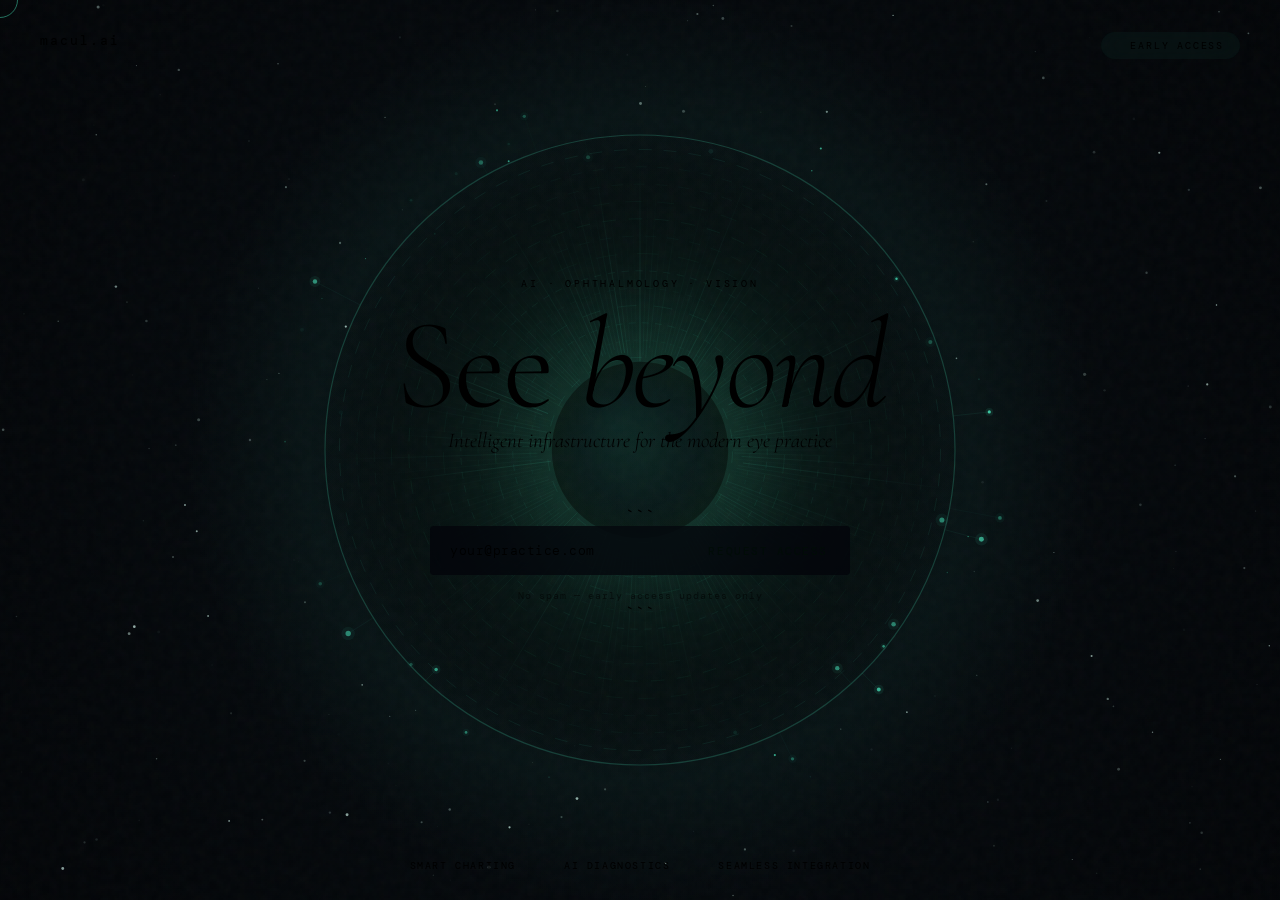
==== index.html @ 71079981 "Create index.html" ====
<!DOCTYPE html>

<html lang="en">
<head>
  <meta charset="UTF-8" />
  <meta name="viewport" content="width=device-width, initial-scale=1.0" />
  <title>Macul.ai — Early Access</title>
  <link rel="preconnect" href="https://fonts.googleapis.com" />
  <link rel="preconnect" href="https://fonts.gstatic.com" crossorigin />
  <link href="https://fonts.googleapis.com/css2?family=Cormorant+Garamond:ital,wght@0,200;0,300;1,200;1,300&family=DM+Mono:wght@300;400&display=swap" rel="stylesheet" />
  <style>
    *, *::before, *::after { box-sizing: border-box; margin: 0; padding: 0; }

```
:root {
  --bg: #03040a;
  --accent: #4af0c4;
  --accent2: #1de9b6;
  --glow: rgba(74, 240, 196, 0.15);
  --text: #ddeee8;
  --muted: rgba(200,230,220,0.4);
  --border: rgba(74,240,196,0.12);
}

html, body {
  width: 100%; height: 100%;
  overflow: hidden;
  background: var(--bg);
  color: var(--text);
  font-family: 'DM Mono', monospace;
  cursor: none;
  user-select: none;
}

#canvas {
  position: fixed;
  inset: 0;
  z-index: 0;
}

#grain {
  position: fixed;
  inset: -200%;
  width: 400%; height: 400%;
  background-image: url("data:image/svg+xml,%3Csvg viewBox='0 0 512 512' xmlns='http://www.w3.org/2000/svg'%3E%3Cfilter id='n'%3E%3CfeTurbulence type='fractalNoise' baseFrequency='0.75' numOctaves='4' stitchTiles='stitch'/%3E%3C/filter%3E%3Crect width='100%25' height='100%25' filter='url(%23n)' opacity='1'/%3E%3C/svg%3E");
  opacity: 0.03;
  pointer-events: none;
  z-index: 2;
  animation: grainShift 0.12s steps(1) infinite;
}
@keyframes grainShift {
  0%  { transform: translate(0,0); }
  20% { transform: translate(-2%,-3%); }
  40% { transform: translate(3%,1%); }
  60% { transform: translate(-1%,4%); }
  80% { transform: translate(4%,-2%); }
  100%{ transform: translate(-3%,2%); }
}

/* Cursor */
#cur-dot {
  position: fixed;
  width: 6px; height: 6px;
  background: var(--accent);
  border-radius: 50%;
  pointer-events: none;
  z-index: 1000;
  transform: translate(-50%,-50%);
  box-shadow: 0 0 10px var(--accent), 0 0 30px rgba(74,240,196,0.4);
}
#cur-ring {
  position: fixed;
  width: 36px; height: 36px;
  border: 1px solid rgba(74,240,196,0.45);
  border-radius: 50%;
  pointer-events: none;
  z-index: 999;
  transform: translate(-50%,-50%);
  transition: width .22s, height .22s, border-color .22s;
}

/* UI layer */
#ui {
  position: fixed;
  inset: 0;
  z-index: 10;
  display: flex;
  flex-direction: column;
  align-items: center;
  justify-content: center;
  padding: 40px 24px;
}

.logo {
  position: fixed;
  top: 32px; left: 40px;
  font-size: 13px;
  letter-spacing: 0.15em;
  color: var(--text);
  opacity: 0;
  animation: fadeIn 1s ease 1.2s forwards;
}
.logo span { color: var(--accent); }

.pill {
  position: fixed;
  top: 32px; right: 40px;
  font-size: 10px;
  letter-spacing: 0.18em;
  text-transform: uppercase;
  color: var(--accent);
  border: 1px solid var(--border);
  padding: 7px 16px;
  border-radius: 100px;
  opacity: 0;
  animation: fadeIn 1s ease 1.2s forwards;
  display: flex;
  align-items: center;
  gap: 8px;
  backdrop-filter: blur(12px);
  background: rgba(74,240,196,0.04);
}
.pill-dot {
  width: 5px; height: 5px;
  border-radius: 50%;
  background: var(--accent);
  animation: blink 2s ease-in-out infinite;
}
@keyframes blink {
  0%,100% { opacity: 1; box-shadow: 0 0 6px var(--accent); }
  50% { opacity: 0.2; box-shadow: none; }
}

.center {
  display: flex;
  flex-direction: column;
  align-items: center;
  text-align: center;
  max-width: 600px;
}

.eyebrow {
  font-size: 10px;
  letter-spacing: 0.28em;
  text-transform: uppercase;
  color: var(--accent);
  opacity: 0;
  animation: fadeUp 0.9s ease 0.9s forwards;
  margin-bottom: 20px;
}

h1 {
  font-family: 'Cormorant Garamond', serif;
  font-size: clamp(62px, 12vw, 128px);
  font-weight: 200;
  line-height: 0.88;
  letter-spacing: -0.02em;
  opacity: 0;
  animation: fadeUp 1s ease 1s forwards;
  margin-bottom: 6px;
}
h1 em {
  font-style: italic;
  color: var(--accent);
}

.tagline {
  font-family: 'Cormorant Garamond', serif;
  font-size: clamp(15px, 2.2vw, 21px);
  font-weight: 200;
  font-style: italic;
  color: var(--muted);
  opacity: 0;
  animation: fadeUp 1s ease 1.15s forwards;
  margin-bottom: 52px;
}

.form-wrap {
  width: 100%;
  max-width: 420px;
  opacity: 0;
  animation: fadeUp 1s ease 1.3s forwards;
}

.input-group {
  display: flex;
  border: 1px solid var(--border);
  border-radius: 4px;
  overflow: hidden;
  background: rgba(3,4,10,0.72);
  backdrop-filter: blur(24px);
  transition: border-color 0.3s, box-shadow 0.3s;
}
.input-group:focus-within {
  border-color: rgba(74,240,196,0.38);
  box-shadow: 0 0 48px rgba(74,240,196,0.07), 0 0 0 1px rgba(74,240,196,0.06);
}

.input-group input {
  flex: 1;
  background: transparent;
  border: none;
  outline: none;
  color: var(--text);
  font-family: 'DM Mono', monospace;
  font-size: 13px;
  font-weight: 300;
  padding: 16px 20px;
  letter-spacing: 0.04em;
  min-width: 0;
}
.input-group input::placeholder { color: var(--muted); }

.input-group button {
  background: var(--accent);
  border: none;
  color: #020d08;
  font-family: 'DM Mono', monospace;
  font-size: 11px;
  font-weight: 400;
  letter-spacing: 0.14em;
  text-transform: uppercase;
  padding: 0 22px;
  cursor: none;
  transition: background 0.2s, box-shadow 0.2s;
  white-space: nowrap;
  flex-shrink: 0;
}
.input-group button:hover {
  background: #72f7d8;
  box-shadow: 0 0 28px rgba(74,240,196,0.4);
}

.form-note {
  font-size: 10px;
  letter-spacing: 0.1em;
  color: var(--muted);
  text-align: center;
  margin-top: 14px;
  opacity: 0.55;
}

/* Success */
.success {
  display: none;
  flex-direction: column;
  align-items: center;
  gap: 10px;
  padding: 30px 36px;
  border: 1px solid var(--border);
  border-radius: 4px;
  background: rgba(74,240,196,0.03);
  backdrop-filter: blur(20px);
  animation: fadeUp 0.6s ease forwards;
}
.success.show { display: flex; }
.success-icon { font-size: 20px; color: var(--accent); margin-bottom: 4px; }
.success h3 {
  font-family: 'Cormorant Garamond', serif;
  font-size: 22px;
  font-weight: 300;
}
.success p {
  font-size: 11px;
  color: var(--muted);
  letter-spacing: 0.07em;
  text-align: center;
  line-height: 1.75;
}

.bottom-bar {
  position: fixed;
  bottom: 28px;
  left: 0; right: 0;
  display: flex;
  justify-content: center;
  gap: 48px;
  font-size: 10px;
  letter-spacing: 0.16em;
  text-transform: uppercase;
  color: var(--muted);
  opacity: 0;
  animation: fadeIn 1s ease 1.9s forwards;
}

@keyframes fadeUp {
  from { opacity: 0; transform: translateY(20px); }
  to   { opacity: 1; transform: translateY(0); }
}
@keyframes fadeIn {
  from { opacity: 0; }
  to   { opacity: 1; }
}

@media (max-width: 600px) {
  .logo { top: 20px; left: 20px; font-size: 12px; }
  .pill { top: 20px; right: 20px; font-size: 9px; padding: 6px 12px; }
  .bottom-bar { gap: 20px; font-size: 9px; bottom: 16px; flex-wrap: wrap; padding: 0 16px; justify-content: center; }
  .input-group button { padding: 0 14px; }
}
```

  </style>
</head>
<body>

<canvas id="canvas"></canvas>

<div id="grain"></div>
<div id="cur-dot"></div>
<div id="cur-ring"></div>

<div id="ui">
  <div class="logo">macul<span>.ai</span></div>
  <div class="pill"><div class="pill-dot"></div>Early Access</div>

  <div class="center">
    <div class="eyebrow">AI · Ophthalmology · Vision</div>
    <h1>See <em>beyond</em></h1>
    <p class="tagline">Intelligent infrastructure for the modern eye practice</p>

```
<div class="form-wrap" id="formWrap">
  <div class="input-group">
    <input type="email" id="emailInput" placeholder="your@practice.com" autocomplete="email" />
    <button onclick="handleSubmit()">Request Access</button>
  </div>
  <p class="form-note">No spam — early access updates only</p>
</div>

<div class="success" id="successBox">
  <div class="success-icon">◎</div>
  <h3>You're on the list</h3>
  <p>We'll reach out when early access opens.<br>Thank you for your interest in Macul.ai.</p>
</div>
```

  </div>

  <div class="bottom-bar">
    <span>Smart Charting</span>
    <span>AI Diagnostics</span>
    <span>Seamless Integration</span>
  </div>
</div>

<script>
const canvas = document.getElementById('canvas');
const ctx = canvas.getContext('2d');
let W, H, cx, cy, mouseX, mouseY, frame = 0;

// State
let irisRadius, pupilRadius;
let irisLines = [], irisRings = [], stars = [], orbiters = [];
const trail = [];
const MAX_TRAIL = 32;

function resize() {
  W = canvas.width = window.innerWidth;
  H = canvas.height = window.innerHeight;
  cx = W / 2; cy = H / 2;
  if (!mouseX) { mouseX = cx; mouseY = cy; }
  buildScene();
}

function buildScene() {
  irisRadius = Math.min(W, H) * 0.35;
  pupilRadius = irisRadius * 0.28;

  // Stars
  stars = [];
  for (let i = 0; i < 280; i++) {
    stars.push({
      x: Math.random(), y: Math.random(),
      r: 0.3 + Math.random() * 1.3,
      baseOp: 0.1 + Math.random() * 0.65,
      phase: Math.random() * Math.PI * 2,
      speed: 0.005 + Math.random() * 0.018,
      dx: (Math.random() - 0.5) * 0.00007,
      dy: (Math.random() - 0.5) * 0.00007,
    });
  }

  // Iris fiber lines
  irisLines = [];
  for (let i = 0; i < 200; i++) {
    const angle = (i / 200) * Math.PI * 2;
    irisLines.push({
      angle,
      startR: pupilRadius + Math.random() * irisRadius * 0.05,
      len: (irisRadius - pupilRadius) * (0.5 + Math.random() * 0.48),
      op: 0.04 + Math.random() * 0.09,
      width: 0.3 + Math.random() * 0.6,
      phase: Math.random() * Math.PI * 2,
    });
  }

  // Iris rings
  irisRings = [];
  for (let r = pupilRadius * 1.05; r < irisRadius * 0.97; r += irisRadius * 0.055) {
    irisRings.push({
      r,
      op: 0.05 + Math.random() * 0.09,
      dashes: Math.floor(24 + Math.random() * 64),
      phase: Math.random() * Math.PI * 2,
      rotSpeed: (Math.random() - 0.5) * 0.0005,
    });
  }

  // Orbiters
  orbiters = [];
  for (let i = 0; i < 42; i++) {
    orbiters.push({
      angle: Math.random() * Math.PI * 2,
      orbitMult: 0.93 + Math.random() * 0.25,
      speed: (0.0003 + Math.random() * 0.0009) * (Math.random() > 0.5 ? 1 : -1),
      size: 0.5 + Math.random() * 2.2,
      op: 0.2 + Math.random() * 0.65,
      pulse: Math.random() * Math.PI * 2,
      pulseSpeed: 0.018 + Math.random() * 0.04,
    });
  }
}

function draw() {
  frame++;
  ctx.clearRect(0, 0, W, H);

  // Deep space bg
  const bg = ctx.createRadialGradient(cx, cy, 0, cx, cy, Math.max(W, H) * 0.85);
  bg.addColorStop(0, '#060d11');
  bg.addColorStop(0.55, '#030609');
  bg.addColorStop(1, '#010204');
  ctx.fillStyle = bg;
  ctx.fillRect(0, 0, W, H);

  // Stars (skip inside iris)
  stars.forEach(s => {
    s.x += s.dx; s.y += s.dy;
    if (s.x < 0) s.x = 1; if (s.x > 1) s.x = 0;
    if (s.y < 0) s.y = 1; if (s.y > 1) s.y = 0;
    s.phase += s.speed;
    const sx = s.x * W, sy = s.y * H;
    const dx = sx - cx, dy = sy - cy;
    if (dx*dx + dy*dy < irisRadius * irisRadius * 0.88) return;
    const op = s.baseOp * (0.45 + 0.55 * Math.sin(s.phase));
    ctx.beginPath();
    ctx.arc(sx, sy, s.r, 0, Math.PI * 2);
    ctx.fillStyle = `rgba(210,245,235,${op})`;
    ctx.fill();
  });

  // Outer iris glow
  const og = ctx.createRadialGradient(cx, cy, irisRadius * 0.65, cx, cy, irisRadius * 1.45);
  og.addColorStop(0, 'rgba(74,240,196,0)');
  og.addColorStop(0.5, 'rgba(74,240,196,0.045)');
  og.addColorStop(1, 'rgba(74,240,196,0)');
  ctx.beginPath();
  ctx.arc(cx, cy, irisRadius * 1.45, 0, Math.PI * 2);
  ctx.fillStyle = og;
  ctx.fill();

  // Iris base fill (clipped)
  ctx.save();
  ctx.beginPath();
  ctx.arc(cx, cy, irisRadius, 0, Math.PI * 2);
  ctx.clip();
  const ig = ctx.createRadialGradient(cx, cy, pupilRadius, cx, cy, irisRadius);
  ig.addColorStop(0,   'rgba(18,55,42,0.6)');
  ig.addColorStop(0.35,'rgba(10,38,28,0.45)');
  ig.addColorStop(0.72,'rgba(5,18,13,0.3)');
  ig.addColorStop(1,   'rgba(2,7,5,0.08)');
  ctx.fillStyle = ig;
  ctx.fillRect(cx - irisRadius, cy - irisRadius, irisRadius * 2, irisRadius * 2);
  ctx.restore();

  // Iris rings
  irisRings.forEach(ring => {
    ring.phase += ring.rotSpeed;
    const seg = (Math.PI * 2) / ring.dashes;
    for (let d = 0; d < ring.dashes; d++) {
      const a0 = ring.phase + d * seg;
      const a1 = a0 + seg * 0.52;
      ctx.beginPath();
      ctx.arc(cx, cy, ring.r, a0, a1);
      ctx.strokeStyle = `rgba(74,240,196,${ring.op})`;
      ctx.lineWidth = 0.55;
      ctx.stroke();
    }
  });

  // Iris fiber lines
  irisLines.forEach(ln => {
    ln.phase += 0.0025;
    const op = ln.op * (0.65 + 0.35 * Math.sin(ln.phase));
    const x0 = cx + Math.cos(ln.angle) * ln.startR;
    const y0 = cy + Math.sin(ln.angle) * ln.startR;
    const x1 = cx + Math.cos(ln.angle) * (ln.startR + ln.len);
    const y1 = cy + Math.sin(ln.angle) * (ln.startR + ln.len);
    const g = ctx.createLinearGradient(x0, y0, x1, y1);
    g.addColorStop(0, `rgba(74,240,196,${op * 1.3})`);
    g.addColorStop(1, `rgba(74,240,196,0)`);
    ctx.beginPath();
    ctx.moveTo(x0, y0);
    ctx.lineTo(x1, y1);
    ctx.strokeStyle = g;
    ctx.lineWidth = ln.width;
    ctx.stroke();
  });

  // Limbal ring
  ctx.beginPath();
  ctx.arc(cx, cy, irisRadius, 0, Math.PI * 2);
  ctx.strokeStyle = 'rgba(74,240,196,0.2)';
  ctx.lineWidth = 1.2;
  ctx.stroke();

  // Pupil
  const pg = ctx.createRadialGradient(cx, cy, 0, cx, cy, pupilRadius);
  pg.addColorStop(0, 'rgba(1,2,5,1)');
  pg.addColorStop(0.65, 'rgba(2,5,9,0.98)');
  pg.addColorStop(1, 'rgba(5,14,11,0.92)');
  ctx.beginPath();
  ctx.arc(cx, cy, pupilRadius, 0, Math.PI * 2);
  ctx.fillStyle = pg;
  ctx.fill();

  // Pupil shimmer
  const ps = ctx.createRadialGradient(
    cx - pupilRadius * 0.28, cy - pupilRadius * 0.28, 0,
    cx, cy, pupilRadius
  );
  ps.addColorStop(0, 'rgba(74,240,196,0.07)');
  ps.addColorStop(1, 'rgba(74,240,196,0)');
  ctx.beginPath();
  ctx.arc(cx, cy, pupilRadius, 0, Math.PI * 2);
  ctx.fillStyle = ps;
  ctx.fill();

  // Orbiters
  orbiters.forEach(p => {
    p.angle += p.speed;
    p.pulse += p.pulseSpeed;
    const r = irisRadius * p.orbitMult;
    const px = cx + Math.cos(p.angle) * r;
    const py = cy + Math.sin(p.angle) * r;
    const op = p.op * (0.55 + 0.45 * Math.sin(p.pulse));

    if (p.size > 1.4) {
      const ex = cx + Math.cos(p.angle) * irisRadius;
      const ey = cy + Math.sin(p.angle) * irisRadius;
      ctx.beginPath();
      ctx.moveTo(px, py);
      ctx.lineTo(ex, ey);
      ctx.strokeStyle = `rgba(74,240,196,${op * 0.22})`;
      ctx.lineWidth = 0.4;
      ctx.stroke();
    }

    ctx.beginPath();
    ctx.arc(px, py, p.size, 0, Math.PI * 2);
    ctx.fillStyle = `rgba(74,240,196,${op})`;
    ctx.fill();
    if (p.size > 1.2) {
      ctx.beginPath();
      ctx.arc(px, py, p.size * 2.5, 0, Math.PI * 2);
      ctx.fillStyle = `rgba(74,240,196,${op * 0.12})`;
      ctx.fill();
    }
  });

  // Cursor trail (canvas side)
  for (let i = 1; i < trail.length; i++) {
    const t = i / trail.length;
    ctx.beginPath();
    ctx.arc(trail[i].x, trail[i].y, t * 2.8, 0, Math.PI * 2);
    ctx.fillStyle = `rgba(74,240,196,${t * 0.45})`;
    ctx.fill();
  }

  // Mouse proximity iris interaction
  const mdx = mouseX - cx, mdy = mouseY - cy;
  const mdist = Math.sqrt(mdx*mdx + mdy*mdy);
  if (mdist < irisRadius * 1.6) {
    const intensity = Math.pow(1 - mdist / (irisRadius * 1.6), 1.5);
    const mx2 = cx + mdx * 0.55, my2 = cy + mdy * 0.55;
    const mg = ctx.createRadialGradient(mx2, my2, 0, mx2, my2, irisRadius * 0.52);
    mg.addColorStop(0, `rgba(74,240,196,${0.1 * intensity})`);
    mg.addColorStop(1, 'rgba(74,240,196,0)');
    ctx.beginPath();
    ctx.arc(mx2, my2, irisRadius * 0.52, 0, Math.PI * 2);
    ctx.fillStyle = mg;
    ctx.fill();
  }

  requestAnimationFrame(draw);
}

// Cursor
const dot = document.getElementById('cur-dot');
const ring = document.getElementById('cur-ring');
let ringX = 0, ringY = 0, dotPX = 0, dotPY = 0;

document.addEventListener('mousemove', e => {
  mouseX = e.clientX; mouseY = e.clientY;
  dotPX = e.clientX; dotPY = e.clientY;
  dot.style.left = dotPX + 'px';
  dot.style.top  = dotPY + 'px';
  trail.push({ x: e.clientX, y: e.clientY });
  if (trail.length > MAX_TRAIL) trail.shift();
});

(function animRing() {
  ringX += (dotPX - ringX) * 0.13;
  ringY += (dotPY - ringY) * 0.13;
  ring.style.left = ringX + 'px';
  ring.style.top  = ringY + 'px';
  requestAnimationFrame(animRing);
})();

document.querySelectorAll('input, button').forEach(el => {
  el.addEventListener('mouseenter', () => {
    ring.style.width = '52px';
    ring.style.height = '52px';
    ring.style.borderColor = 'rgba(74,240,196,0.75)';
  });
  el.addEventListener('mouseleave', () => {
    ring.style.width = '36px';
    ring.style.height = '36px';
    ring.style.borderColor = 'rgba(74,240,196,0.45)';
  });
});

// Form
function handleSubmit() {
  const input = document.getElementById('emailInput');
  const email = input.value.trim();
  if (!email || !/^[^\s@]+@[^\s@]+\.[^\s@]+$/.test(email)) {
    input.style.color = '#ff7070';
    setTimeout(() => { input.style.color = ''; }, 1600);
    input.value = '';
    input.placeholder = 'valid email required';
    setTimeout(() => { input.placeholder = 'your@practice.com'; }, 1800);
    return;
  }
  try {
    const list = JSON.parse(localStorage.getItem('macul_waitlist') || '[]');
    list.push({ email, ts: new Date().toISOString() });
    localStorage.setItem('macul_waitlist', JSON.stringify(list));
  } catch(e) {}
  document.getElementById('formWrap').style.display = 'none';
  document.getElementById('successBox').classList.add('show');
}

document.addEventListener('keydown', e => { if (e.key === 'Enter') handleSubmit(); });

window.addEventListener('resize', resize);
resize();
draw();
</script>

</body>
</html>
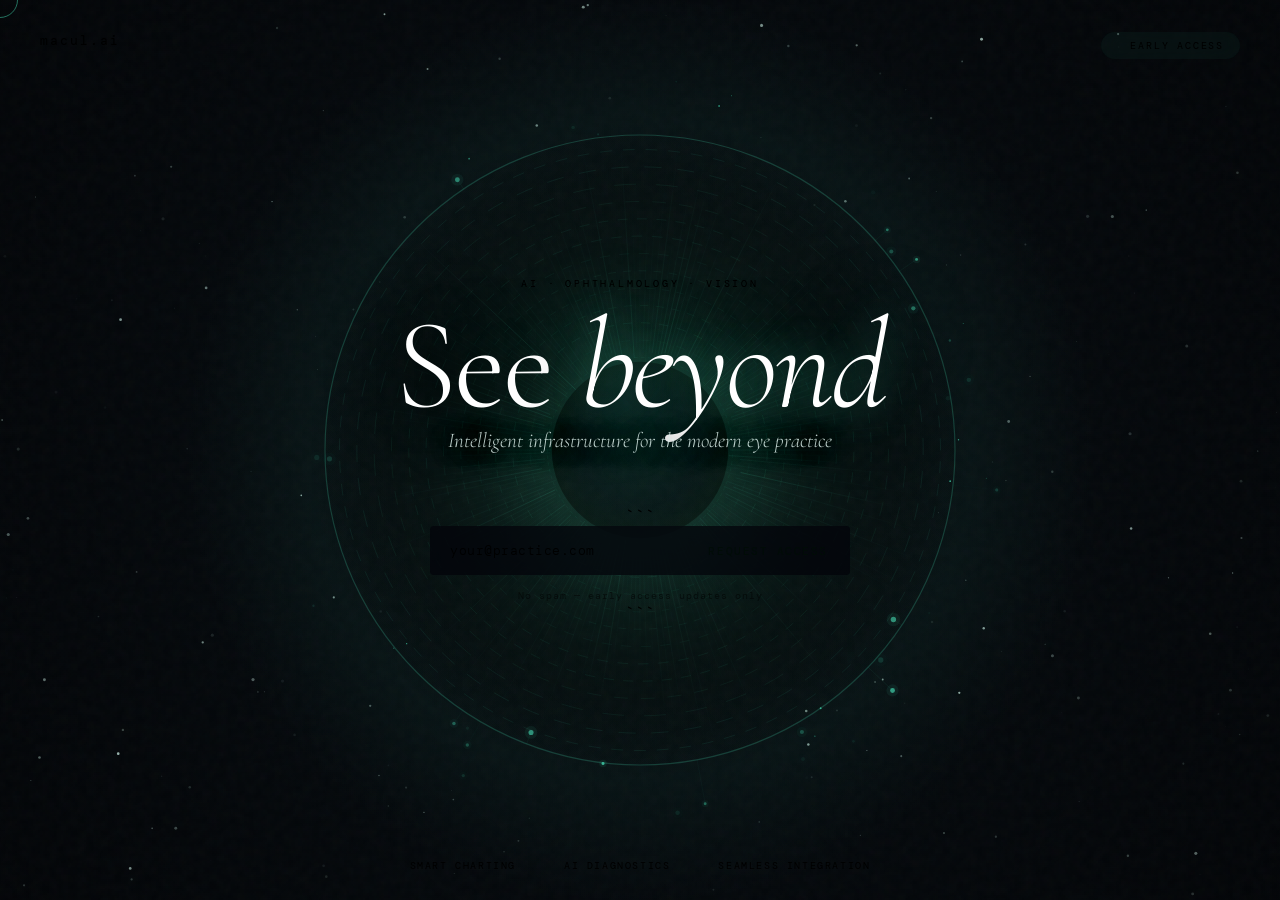
==== commit 61e0b8b4: "Update index.html" ====
--- a/index.html
+++ b/index.html
@@ -25,11 +25,15 @@
 html, body {
   width: 100%; height: 100%;
   overflow: hidden;
+  position: fixed;
+  top: 0; left: 0; right: 0; bottom: 0;
   background: var(--bg);
   color: var(--text);
   font-family: 'DM Mono', monospace;
   cursor: none;
   user-select: none;
+  -webkit-overflow-scrolling: none;
+  touch-action: none;
 }
 
 #canvas {
@@ -158,10 +162,13 @@
   opacity: 0;
   animation: fadeUp 1s ease 1s forwards;
   margin-bottom: 6px;
+  color: #ffffff;
+  text-shadow: 0 0 80px rgba(0,0,0,0.9), 0 2px 40px rgba(0,0,0,0.8);
 }
 h1 em {
   font-style: italic;
   color: var(--accent);
+  text-shadow: 0 0 40px rgba(74,240,196,0.4), 0 0 80px rgba(0,0,0,0.9);
 }
 
 .tagline {
@@ -169,10 +176,11 @@
   font-size: clamp(15px, 2.2vw, 21px);
   font-weight: 200;
   font-style: italic;
-  color: var(--muted);
+  color: rgba(220,240,235,0.85);
   opacity: 0;
   animation: fadeUp 1s ease 1.15s forwards;
   margin-bottom: 52px;
+  text-shadow: 0 0 30px rgba(0,0,0,1), 0 2px 20px rgba(0,0,0,0.9);
 }
 
 .form-wrap {
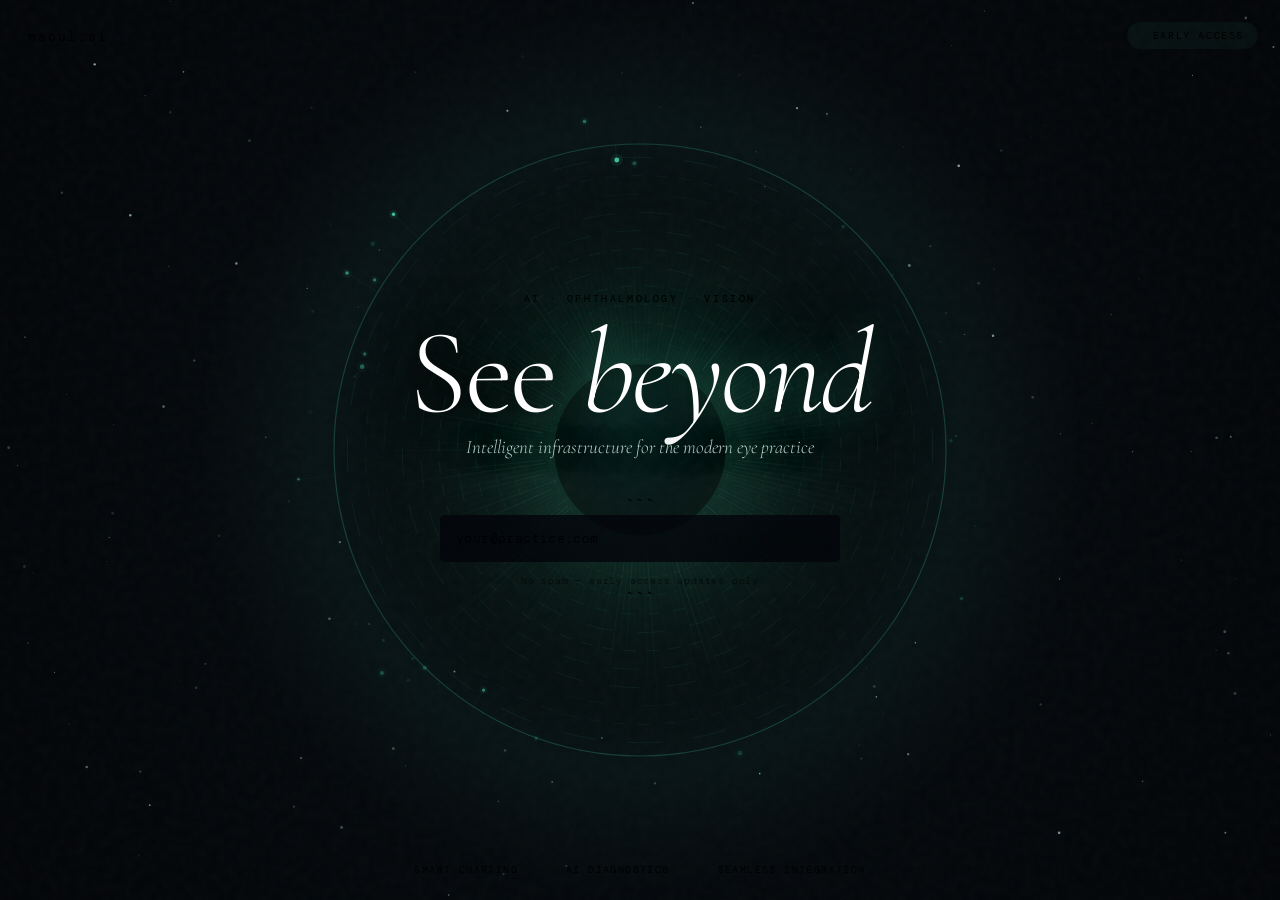
==== commit 047c7f4d: "Update index.html" ====
--- a/index.html
+++ b/index.html
@@ -3,7 +3,7 @@
 <html lang="en">
 <head>
   <meta charset="UTF-8" />
-  <meta name="viewport" content="width=device-width, initial-scale=1.0" />
+  <meta name="viewport" content="width=device-width, initial-scale=1.0, viewport-fit=cover" />
   <title>Macul.ai — Early Access</title>
   <link rel="preconnect" href="https://fonts.googleapis.com" />
   <link rel="preconnect" href="https://fonts.gstatic.com" crossorigin />
@@ -13,32 +13,26 @@
 
 ```
 :root {
-  --bg: #03040a;
   --accent: #4af0c4;
-  --accent2: #1de9b6;
-  --glow: rgba(74, 240, 196, 0.15);
   --text: #ddeee8;
-  --muted: rgba(200,230,220,0.4);
-  --border: rgba(74,240,196,0.12);
+  --muted: rgba(200,230,220,0.45);
+  --border: rgba(74,240,196,0.13);
 }
 
 html, body {
-  width: 100%; height: 100%;
+  width: 100vw;
+  height: 100vh;
   overflow: hidden;
-  position: fixed;
-  top: 0; left: 0; right: 0; bottom: 0;
-  background: var(--bg);
+  background: #03040a;
   color: var(--text);
   font-family: 'DM Mono', monospace;
-  cursor: none;
-  user-select: none;
-  -webkit-overflow-scrolling: none;
-  touch-action: none;
 }
 
 #canvas {
   position: fixed;
-  inset: 0;
+  top: 0; left: 0;
+  width: 100%;
+  height: 100%;
   z-index: 0;
 }
 
@@ -49,55 +43,32 @@
   background-image: url("data:image/svg+xml,%3Csvg viewBox='0 0 512 512' xmlns='http://www.w3.org/2000/svg'%3E%3Cfilter id='n'%3E%3CfeTurbulence type='fractalNoise' baseFrequency='0.75' numOctaves='4' stitchTiles='stitch'/%3E%3C/filter%3E%3Crect width='100%25' height='100%25' filter='url(%23n)' opacity='1'/%3E%3C/svg%3E");
   opacity: 0.03;
   pointer-events: none;
-  z-index: 2;
+  z-index: 1;
   animation: grainShift 0.12s steps(1) infinite;
 }
 @keyframes grainShift {
-  0%  { transform: translate(0,0); }
-  20% { transform: translate(-2%,-3%); }
-  40% { transform: translate(3%,1%); }
-  60% { transform: translate(-1%,4%); }
-  80% { transform: translate(4%,-2%); }
-  100%{ transform: translate(-3%,2%); }
-}
-
-/* Cursor */
-#cur-dot {
-  position: fixed;
-  width: 6px; height: 6px;
-  background: var(--accent);
-  border-radius: 50%;
-  pointer-events: none;
-  z-index: 1000;
-  transform: translate(-50%,-50%);
-  box-shadow: 0 0 10px var(--accent), 0 0 30px rgba(74,240,196,0.4);
-}
-#cur-ring {
-  position: fixed;
-  width: 36px; height: 36px;
-  border: 1px solid rgba(74,240,196,0.45);
-  border-radius: 50%;
-  pointer-events: none;
-  z-index: 999;
-  transform: translate(-50%,-50%);
-  transition: width .22s, height .22s, border-color .22s;
-}
-
-/* UI layer */
+  0%   { transform: translate(0,0); }
+  25%  { transform: translate(-2%,-3%); }
+  50%  { transform: translate(3%,1%); }
+  75%  { transform: translate(-1%,4%); }
+  100% { transform: translate(2%,-2%); }
+}
+
 #ui {
   position: fixed;
-  inset: 0;
-  z-index: 10;
+  top: 0; left: 0;
+  width: 100vw;
+  height: 100vh;
+  z-index: 2;
   display: flex;
   flex-direction: column;
   align-items: center;
   justify-content: center;
-  padding: 40px 24px;
 }
 
 .logo {
   position: fixed;
-  top: 32px; left: 40px;
+  top: 28px; left: 28px;
   font-size: 13px;
   letter-spacing: 0.15em;
   color: var(--text);
@@ -108,20 +79,19 @@
 
 .pill {
   position: fixed;
-  top: 32px; right: 40px;
+  top: 22px; right: 22px;
   font-size: 10px;
-  letter-spacing: 0.18em;
+  letter-spacing: 0.16em;
   text-transform: uppercase;
   color: var(--accent);
   border: 1px solid var(--border);
-  padding: 7px 16px;
+  padding: 7px 14px;
   border-radius: 100px;
   opacity: 0;
   animation: fadeIn 1s ease 1.2s forwards;
   display: flex;
   align-items: center;
-  gap: 8px;
-  backdrop-filter: blur(12px);
+  gap: 7px;
   background: rgba(74,240,196,0.04);
 }
 .pill-dot {
@@ -131,8 +101,8 @@
   animation: blink 2s ease-in-out infinite;
 }
 @keyframes blink {
-  0%,100% { opacity: 1; box-shadow: 0 0 6px var(--accent); }
-  50% { opacity: 0.2; box-shadow: none; }
+  0%,100% { opacity: 1; }
+  50% { opacity: 0.2; }
 }
 
 .center {
@@ -140,52 +110,54 @@
   flex-direction: column;
   align-items: center;
   text-align: center;
-  max-width: 600px;
+  width: 90vw;
+  max-width: 540px;
+  padding: 0 16px;
 }
 
 .eyebrow {
   font-size: 10px;
-  letter-spacing: 0.28em;
+  letter-spacing: 0.26em;
   text-transform: uppercase;
   color: var(--accent);
   opacity: 0;
   animation: fadeUp 0.9s ease 0.9s forwards;
-  margin-bottom: 20px;
+  margin-bottom: 14px;
 }
 
 h1 {
   font-family: 'Cormorant Garamond', serif;
-  font-size: clamp(62px, 12vw, 128px);
+  font-size: clamp(48px, 12vw, 120px);
   font-weight: 200;
-  line-height: 0.88;
+  line-height: 0.9;
   letter-spacing: -0.02em;
+  color: #ffffff;
+  text-shadow: 0 0 60px rgba(0,0,0,1), 0 2px 30px rgba(0,0,0,0.9);
   opacity: 0;
   animation: fadeUp 1s ease 1s forwards;
-  margin-bottom: 6px;
-  color: #ffffff;
-  text-shadow: 0 0 80px rgba(0,0,0,0.9), 0 2px 40px rgba(0,0,0,0.8);
+  margin-bottom: 8px;
 }
 h1 em {
   font-style: italic;
   color: var(--accent);
-  text-shadow: 0 0 40px rgba(74,240,196,0.4), 0 0 80px rgba(0,0,0,0.9);
+  text-shadow: 0 0 40px rgba(74,240,196,0.35), 0 0 80px rgba(0,0,0,1);
 }
 
 .tagline {
   font-family: 'Cormorant Garamond', serif;
-  font-size: clamp(15px, 2.2vw, 21px);
+  font-size: clamp(13px, 2.2vw, 19px);
   font-weight: 200;
   font-style: italic;
-  color: rgba(220,240,235,0.85);
+  color: rgba(210,235,228,0.85);
+  text-shadow: 0 0 30px rgba(0,0,0,1);
   opacity: 0;
   animation: fadeUp 1s ease 1.15s forwards;
-  margin-bottom: 52px;
-  text-shadow: 0 0 30px rgba(0,0,0,1), 0 2px 20px rgba(0,0,0,0.9);
+  margin-bottom: clamp(20px, 4vh, 40px);
 }
 
 .form-wrap {
   width: 100%;
-  max-width: 420px;
+  max-width: 400px;
   opacity: 0;
   animation: fadeUp 1s ease 1.3s forwards;
 }
@@ -193,15 +165,14 @@
 .input-group {
   display: flex;
   border: 1px solid var(--border);
-  border-radius: 4px;
+  border-radius: 5px;
   overflow: hidden;
-  background: rgba(3,4,10,0.72);
-  backdrop-filter: blur(24px);
+  background: rgba(3,4,10,0.8);
   transition: border-color 0.3s, box-shadow 0.3s;
 }
 .input-group:focus-within {
-  border-color: rgba(74,240,196,0.38);
-  box-shadow: 0 0 48px rgba(74,240,196,0.07), 0 0 0 1px rgba(74,240,196,0.06);
+  border-color: rgba(74,240,196,0.4);
+  box-shadow: 0 0 40px rgba(74,240,196,0.07);
 }
 
 .input-group input {
@@ -213,9 +184,10 @@
   font-family: 'DM Mono', monospace;
   font-size: 13px;
   font-weight: 300;
-  padding: 16px 20px;
-  letter-spacing: 0.04em;
+  padding: 15px 16px;
+  letter-spacing: 0.03em;
   min-width: 0;
+  -webkit-appearance: none;
 }
 .input-group input::placeholder { color: var(--muted); }
 
@@ -226,86 +198,77 @@
   font-family: 'DM Mono', monospace;
   font-size: 11px;
   font-weight: 400;
-  letter-spacing: 0.14em;
+  letter-spacing: 0.12em;
   text-transform: uppercase;
-  padding: 0 22px;
-  cursor: none;
-  transition: background 0.2s, box-shadow 0.2s;
+  padding: 0 18px;
+  cursor: pointer;
+  transition: background 0.2s;
   white-space: nowrap;
   flex-shrink: 0;
-}
-.input-group button:hover {
-  background: #72f7d8;
-  box-shadow: 0 0 28px rgba(74,240,196,0.4);
-}
+  -webkit-appearance: none;
+}
+.input-group button:active { background: #72f7d8; }
 
 .form-note {
   font-size: 10px;
-  letter-spacing: 0.1em;
+  letter-spacing: 0.08em;
   color: var(--muted);
   text-align: center;
-  margin-top: 14px;
+  margin-top: 12px;
   opacity: 0.55;
 }
 
-/* Success */
 .success {
   display: none;
   flex-direction: column;
   align-items: center;
   gap: 10px;
-  padding: 30px 36px;
+  padding: 28px 32px;
   border: 1px solid var(--border);
-  border-radius: 4px;
-  background: rgba(74,240,196,0.03);
-  backdrop-filter: blur(20px);
-  animation: fadeUp 0.6s ease forwards;
+  border-radius: 5px;
+  background: rgba(74,240,196,0.04);
 }
 .success.show { display: flex; }
-.success-icon { font-size: 20px; color: var(--accent); margin-bottom: 4px; }
+.success-icon { font-size: 20px; color: var(--accent); }
 .success h3 {
   font-family: 'Cormorant Garamond', serif;
   font-size: 22px;
   font-weight: 300;
+  color: #fff;
 }
 .success p {
   font-size: 11px;
   color: var(--muted);
   letter-spacing: 0.07em;
   text-align: center;
-  line-height: 1.75;
+  line-height: 1.7;
 }
 
 .bottom-bar {
   position: fixed;
-  bottom: 28px;
+  bottom: 24px;
   left: 0; right: 0;
   display: flex;
   justify-content: center;
-  gap: 48px;
+  gap: clamp(12px, 4vw, 48px);
   font-size: 10px;
-  letter-spacing: 0.16em;
+  letter-spacing: 0.14em;
   text-transform: uppercase;
   color: var(--muted);
   opacity: 0;
   animation: fadeIn 1s ease 1.9s forwards;
+  flex-wrap: wrap;
+  padding: 0 16px;
 }
 
 @keyframes fadeUp {
-  from { opacity: 0; transform: translateY(20px); }
+  from { opacity: 0; transform: translateY(18px); }
   to   { opacity: 1; transform: translateY(0); }
 }
 @keyframes fadeIn {
   from { opacity: 0; }
   to   { opacity: 1; }
 }
-
-@media (max-width: 600px) {
-  .logo { top: 20px; left: 20px; font-size: 12px; }
-  .pill { top: 20px; right: 20px; font-size: 9px; padding: 6px 12px; }
-  .bottom-bar { gap: 20px; font-size: 9px; bottom: 16px; flex-wrap: wrap; padding: 0 16px; justify-content: center; }
-  .input-group button { padding: 0 14px; }
-}
 ```
 
   </style>
@@ -315,8 +278,6 @@
 <canvas id="canvas"></canvas>
 
 <div id="grain"></div>
-<div id="cur-dot"></div>
-<div id="cur-ring"></div>
 
 <div id="ui">
   <div class="logo">macul<span>.ai</span></div>
@@ -355,33 +316,40 @@
 <script>
 const canvas = document.getElementById('canvas');
 const ctx = canvas.getContext('2d');
-let W, H, cx, cy, mouseX, mouseY, frame = 0;
-
-// State
+let W, H, cx, cy;
+let mouseX, mouseY;
 let irisRadius, pupilRadius;
 let irisLines = [], irisRings = [], stars = [], orbiters = [];
 const trail = [];
-const MAX_TRAIL = 32;
+const MAX_TRAIL = 24;
+
+function getSize() {
+  return {
+    w: window.innerWidth,
+    h: window.innerHeight
+  };
+}
 
 function resize() {
-  W = canvas.width = window.innerWidth;
-  H = canvas.height = window.innerHeight;
-  cx = W / 2; cy = H / 2;
+  const { w, h } = getSize();
+  W = canvas.width = w;
+  H = canvas.height = h;
+  cx = W / 2;
+  cy = H / 2;
   if (!mouseX) { mouseX = cx; mouseY = cy; }
   buildScene();
 }
 
 function buildScene() {
-  irisRadius = Math.min(W, H) * 0.35;
+  irisRadius = Math.min(W, H) * 0.34;
   pupilRadius = irisRadius * 0.28;
 
-  // Stars
   stars = [];
-  for (let i = 0; i < 280; i++) {
+  for (let i = 0; i < 240; i++) {
     stars.push({
       x: Math.random(), y: Math.random(),
-      r: 0.3 + Math.random() * 1.3,
-      baseOp: 0.1 + Math.random() * 0.65,
+      r: 0.3 + Math.random() * 1.2,
+      baseOp: 0.1 + Math.random() * 0.6,
       phase: Math.random() * Math.PI * 2,
       speed: 0.005 + Math.random() * 0.018,
       dx: (Math.random() - 0.5) * 0.00007,
@@ -389,41 +357,38 @@
     });
   }
 
-  // Iris fiber lines
   irisLines = [];
-  for (let i = 0; i < 200; i++) {
-    const angle = (i / 200) * Math.PI * 2;
+  for (let i = 0; i < 180; i++) {
+    const angle = (i / 180) * Math.PI * 2;
     irisLines.push({
       angle,
       startR: pupilRadius + Math.random() * irisRadius * 0.05,
-      len: (irisRadius - pupilRadius) * (0.5 + Math.random() * 0.48),
+      len: (irisRadius - pupilRadius) * (0.5 + Math.random() * 0.46),
       op: 0.04 + Math.random() * 0.09,
       width: 0.3 + Math.random() * 0.6,
       phase: Math.random() * Math.PI * 2,
     });
   }
 
-  // Iris rings
   irisRings = [];
-  for (let r = pupilRadius * 1.05; r < irisRadius * 0.97; r += irisRadius * 0.055) {
+  for (let r = pupilRadius * 1.06; r < irisRadius * 0.96; r += irisRadius * 0.06) {
     irisRings.push({
       r,
       op: 0.05 + Math.random() * 0.09,
-      dashes: Math.floor(24 + Math.random() * 64),
+      dashes: Math.floor(20 + Math.random() * 60),
       phase: Math.random() * Math.PI * 2,
       rotSpeed: (Math.random() - 0.5) * 0.0005,
     });
   }
 
-  // Orbiters
   orbiters = [];
-  for (let i = 0; i < 42; i++) {
+  for (let i = 0; i < 36; i++) {
     orbiters.push({
       angle: Math.random() * Math.PI * 2,
-      orbitMult: 0.93 + Math.random() * 0.25,
+      orbitMult: 0.93 + Math.random() * 0.24,
       speed: (0.0003 + Math.random() * 0.0009) * (Math.random() > 0.5 ? 1 : -1),
-      size: 0.5 + Math.random() * 2.2,
-      op: 0.2 + Math.random() * 0.65,
+      size: 0.6 + Math.random() * 2,
+      op: 0.2 + Math.random() * 0.6,
       pulse: Math.random() * Math.PI * 2,
       pulseSpeed: 0.018 + Math.random() * 0.04,
     });
@@ -431,10 +396,8 @@
 }
 
 function draw() {
-  frame++;
   ctx.clearRect(0, 0, W, H);
 
-  // Deep space bg
   const bg = ctx.createRadialGradient(cx, cy, 0, cx, cy, Math.max(W, H) * 0.85);
   bg.addColorStop(0, '#060d11');
   bg.addColorStop(0.55, '#030609');
@@ -442,7 +405,7 @@
   ctx.fillStyle = bg;
   ctx.fillRect(0, 0, W, H);
 
-  // Stars (skip inside iris)
+  // Stars
   stars.forEach(s => {
     s.x += s.dx; s.y += s.dy;
     if (s.x < 0) s.x = 1; if (s.x > 1) s.x = 0;
@@ -450,7 +413,7 @@
     s.phase += s.speed;
     const sx = s.x * W, sy = s.y * H;
     const dx = sx - cx, dy = sy - cy;
-    if (dx*dx + dy*dy < irisRadius * irisRadius * 0.88) return;
+    if (dx*dx + dy*dy < irisRadius * irisRadius * 0.85) return;
     const op = s.baseOp * (0.45 + 0.55 * Math.sin(s.phase));
     ctx.beginPath();
     ctx.arc(sx, sy, s.r, 0, Math.PI * 2);
@@ -458,7 +421,7 @@
     ctx.fill();
   });
 
-  // Outer iris glow
+  // Outer glow
   const og = ctx.createRadialGradient(cx, cy, irisRadius * 0.65, cx, cy, irisRadius * 1.45);
   og.addColorStop(0, 'rgba(74,240,196,0)');
   og.addColorStop(0.5, 'rgba(74,240,196,0.045)');
@@ -468,21 +431,21 @@
   ctx.fillStyle = og;
   ctx.fill();
 
-  // Iris base fill (clipped)
+  // Iris base
   ctx.save();
   ctx.beginPath();
   ctx.arc(cx, cy, irisRadius, 0, Math.PI * 2);
   ctx.clip();
   const ig = ctx.createRadialGradient(cx, cy, pupilRadius, cx, cy, irisRadius);
-  ig.addColorStop(0,   'rgba(18,55,42,0.6)');
-  ig.addColorStop(0.35,'rgba(10,38,28,0.45)');
-  ig.addColorStop(0.72,'rgba(5,18,13,0.3)');
-  ig.addColorStop(1,   'rgba(2,7,5,0.08)');
+  ig.addColorStop(0,    'rgba(18,55,42,0.6)');
+  ig.addColorStop(0.35, 'rgba(10,38,28,0.45)');
+  ig.addColorStop(0.72, 'rgba(5,18,13,0.3)');
+  ig.addColorStop(1,    'rgba(2,7,5,0.08)');
   ctx.fillStyle = ig;
   ctx.fillRect(cx - irisRadius, cy - irisRadius, irisRadius * 2, irisRadius * 2);
   ctx.restore();
 
-  // Iris rings
+  // Rings
   irisRings.forEach(ring => {
     ring.phase += ring.rotSpeed;
     const seg = (Math.PI * 2) / ring.dashes;
@@ -492,12 +455,12 @@
       ctx.beginPath();
       ctx.arc(cx, cy, ring.r, a0, a1);
       ctx.strokeStyle = `rgba(74,240,196,${ring.op})`;
-      ctx.lineWidth = 0.55;
+      ctx.lineWidth = 0.6;
       ctx.stroke();
     }
   });
 
-  // Iris fiber lines
+  // Fibers
   irisLines.forEach(ln => {
     ln.phase += 0.0025;
     const op = ln.op * (0.65 + 0.35 * Math.sin(ln.phase));
@@ -533,11 +496,7 @@
   ctx.fillStyle = pg;
   ctx.fill();
 
-  // Pupil shimmer
-  const ps = ctx.createRadialGradient(
-    cx - pupilRadius * 0.28, cy - pupilRadius * 0.28, 0,
-    cx, cy, pupilRadius
-  );
+  const ps = ctx.createRadialGradient(cx - pupilRadius*0.28, cy - pupilRadius*0.28, 0, cx, cy, pupilRadius);
   ps.addColorStop(0, 'rgba(74,240,196,0.07)');
   ps.addColorStop(1, 'rgba(74,240,196,0)');
   ctx.beginPath();
@@ -553,18 +512,16 @@
     const px = cx + Math.cos(p.angle) * r;
     const py = cy + Math.sin(p.angle) * r;
     const op = p.op * (0.55 + 0.45 * Math.sin(p.pulse));
-
-    if (p.size > 1.4) {
+    if (p.size > 1.3) {
       const ex = cx + Math.cos(p.angle) * irisRadius;
       const ey = cy + Math.sin(p.angle) * irisRadius;
       ctx.beginPath();
       ctx.moveTo(px, py);
       ctx.lineTo(ex, ey);
-      ctx.strokeStyle = `rgba(74,240,196,${op * 0.22})`;
+      ctx.strokeStyle = `rgba(74,240,196,${op * 0.2})`;
       ctx.lineWidth = 0.4;
       ctx.stroke();
     }
-
     ctx.beginPath();
     ctx.arc(px, py, p.size, 0, Math.PI * 2);
     ctx.fillStyle = `rgba(74,240,196,${op})`;
@@ -572,31 +529,31 @@
     if (p.size > 1.2) {
       ctx.beginPath();
       ctx.arc(px, py, p.size * 2.5, 0, Math.PI * 2);
-      ctx.fillStyle = `rgba(74,240,196,${op * 0.12})`;
+      ctx.fillStyle = `rgba(74,240,196,${op * 0.1})`;
       ctx.fill();
     }
   });
 
-  // Cursor trail (canvas side)
+  // Trail
   for (let i = 1; i < trail.length; i++) {
     const t = i / trail.length;
     ctx.beginPath();
-    ctx.arc(trail[i].x, trail[i].y, t * 2.8, 0, Math.PI * 2);
-    ctx.fillStyle = `rgba(74,240,196,${t * 0.45})`;
+    ctx.arc(trail[i].x, trail[i].y, t * 2.5, 0, Math.PI * 2);
+    ctx.fillStyle = `rgba(74,240,196,${t * 0.4})`;
     ctx.fill();
   }
 
-  // Mouse proximity iris interaction
+  // Mouse glow
   const mdx = mouseX - cx, mdy = mouseY - cy;
   const mdist = Math.sqrt(mdx*mdx + mdy*mdy);
   if (mdist < irisRadius * 1.6) {
     const intensity = Math.pow(1 - mdist / (irisRadius * 1.6), 1.5);
     const mx2 = cx + mdx * 0.55, my2 = cy + mdy * 0.55;
-    const mg = ctx.createRadialGradient(mx2, my2, 0, mx2, my2, irisRadius * 0.52);
-    mg.addColorStop(0, `rgba(74,240,196,${0.1 * intensity})`);
+    const mg = ctx.createRadialGradient(mx2, my2, 0, mx2, my2, irisRadius * 0.5);
+    mg.addColorStop(0, `rgba(74,240,196,${0.09 * intensity})`);
     mg.addColorStop(1, 'rgba(74,240,196,0)');
     ctx.beginPath();
-    ctx.arc(mx2, my2, irisRadius * 0.52, 0, Math.PI * 2);
+    ctx.arc(mx2, my2, irisRadius * 0.5, 0, Math.PI * 2);
     ctx.fillStyle = mg;
     ctx.fill();
   }
@@ -604,40 +561,18 @@
   requestAnimationFrame(draw);
 }
 
-// Cursor
-const dot = document.getElementById('cur-dot');
-const ring = document.getElementById('cur-ring');
-let ringX = 0, ringY = 0, dotPX = 0, dotPY = 0;
-
+// Input tracking
 document.addEventListener('mousemove', e => {
   mouseX = e.clientX; mouseY = e.clientY;
-  dotPX = e.clientX; dotPY = e.clientY;
-  dot.style.left = dotPX + 'px';
-  dot.style.top  = dotPY + 'px';
   trail.push({ x: e.clientX, y: e.clientY });
   if (trail.length > MAX_TRAIL) trail.shift();
 });
-
-(function animRing() {
-  ringX += (dotPX - ringX) * 0.13;
-  ringY += (dotPY - ringY) * 0.13;
-  ring.style.left = ringX + 'px';
-  ring.style.top  = ringY + 'px';
-  requestAnimationFrame(animRing);
-})();
-
-document.querySelectorAll('input, button').forEach(el => {
-  el.addEventListener('mouseenter', () => {
-    ring.style.width = '52px';
-    ring.style.height = '52px';
-    ring.style.borderColor = 'rgba(74,240,196,0.75)';
-  });
-  el.addEventListener('mouseleave', () => {
-    ring.style.width = '36px';
-    ring.style.height = '36px';
-    ring.style.borderColor = 'rgba(74,240,196,0.45)';
-  });
-});
+document.addEventListener('touchmove', e => {
+  const t = e.touches[0];
+  mouseX = t.clientX; mouseY = t.clientY;
+  trail.push({ x: t.clientX, y: t.clientY });
+  if (trail.length > MAX_TRAIL) trail.shift();
+}, { passive: true });
 
 // Form
 function handleSubmit() {
@@ -662,9 +597,16 @@
 
 document.addEventListener('keydown', e => { if (e.key === 'Enter') handleSubmit(); });
 
-window.addEventListener('resize', resize);
-resize();
-draw();
+// Resize — delayed to let iOS settle
+window.addEventListener('resize', () => {
+  setTimeout(resize, 100);
+});
+
+// Init — double delay for iOS
+setTimeout(() => {
+  resize();
+  draw();
+}, 100);
 </script>
 
 </body>
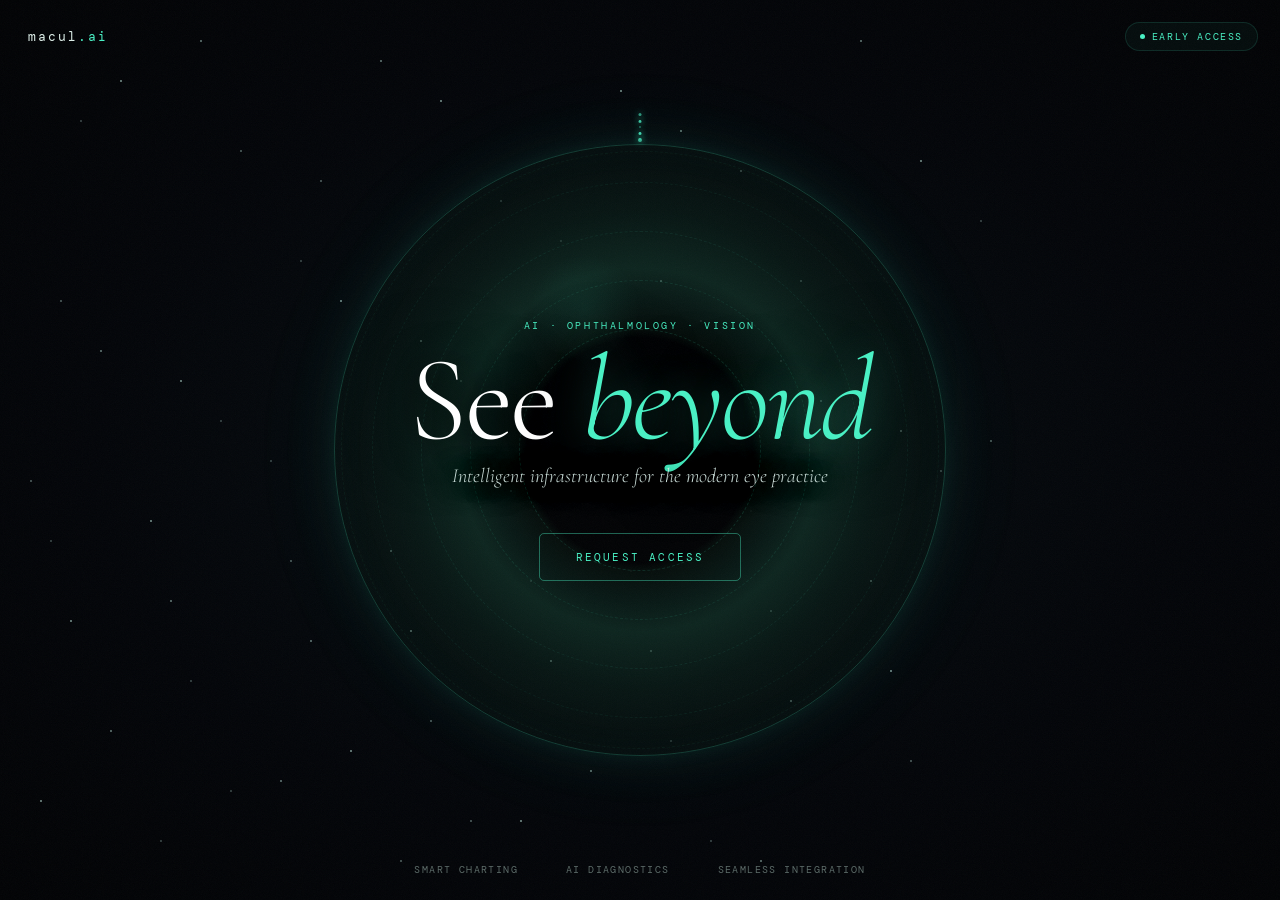
==== commit eebbadd8: "Update index.html" ====
--- a/index.html
+++ b/index.html
@@ -1,5 +1,4 @@
 <!DOCTYPE html>
-
 <html lang="en">
 <head>
   <meta charset="UTF-8" />
@@ -11,603 +10,533 @@
   <style>
     *, *::before, *::after { box-sizing: border-box; margin: 0; padding: 0; }
 
-```
-:root {
-  --accent: #4af0c4;
-  --text: #ddeee8;
-  --muted: rgba(200,230,220,0.45);
-  --border: rgba(74,240,196,0.13);
-}
-
-html, body {
-  width: 100vw;
-  height: 100vh;
-  overflow: hidden;
-  background: #03040a;
-  color: var(--text);
-  font-family: 'DM Mono', monospace;
-}
-
-#canvas {
-  position: fixed;
-  top: 0; left: 0;
-  width: 100%;
-  height: 100%;
-  z-index: 0;
-}
-
-#grain {
-  position: fixed;
-  inset: -200%;
-  width: 400%; height: 400%;
-  background-image: url("data:image/svg+xml,%3Csvg viewBox='0 0 512 512' xmlns='http://www.w3.org/2000/svg'%3E%3Cfilter id='n'%3E%3CfeTurbulence type='fractalNoise' baseFrequency='0.75' numOctaves='4' stitchTiles='stitch'/%3E%3C/filter%3E%3Crect width='100%25' height='100%25' filter='url(%23n)' opacity='1'/%3E%3C/svg%3E");
-  opacity: 0.03;
-  pointer-events: none;
-  z-index: 1;
-  animation: grainShift 0.12s steps(1) infinite;
-}
-@keyframes grainShift {
-  0%   { transform: translate(0,0); }
-  25%  { transform: translate(-2%,-3%); }
-  50%  { transform: translate(3%,1%); }
-  75%  { transform: translate(-1%,4%); }
-  100% { transform: translate(2%,-2%); }
-}
-
-#ui {
-  position: fixed;
-  top: 0; left: 0;
-  width: 100vw;
-  height: 100vh;
-  z-index: 2;
-  display: flex;
-  flex-direction: column;
-  align-items: center;
-  justify-content: center;
-}
-
-.logo {
-  position: fixed;
-  top: 28px; left: 28px;
-  font-size: 13px;
-  letter-spacing: 0.15em;
-  color: var(--text);
-  opacity: 0;
-  animation: fadeIn 1s ease 1.2s forwards;
-}
-.logo span { color: var(--accent); }
-
-.pill {
-  position: fixed;
-  top: 22px; right: 22px;
-  font-size: 10px;
-  letter-spacing: 0.16em;
-  text-transform: uppercase;
-  color: var(--accent);
-  border: 1px solid var(--border);
-  padding: 7px 14px;
-  border-radius: 100px;
-  opacity: 0;
-  animation: fadeIn 1s ease 1.2s forwards;
-  display: flex;
-  align-items: center;
-  gap: 7px;
-  background: rgba(74,240,196,0.04);
-}
-.pill-dot {
-  width: 5px; height: 5px;
-  border-radius: 50%;
-  background: var(--accent);
-  animation: blink 2s ease-in-out infinite;
-}
-@keyframes blink {
-  0%,100% { opacity: 1; }
-  50% { opacity: 0.2; }
-}
-
-.center {
-  display: flex;
-  flex-direction: column;
-  align-items: center;
-  text-align: center;
-  width: 90vw;
-  max-width: 540px;
-  padding: 0 16px;
-}
-
-.eyebrow {
-  font-size: 10px;
-  letter-spacing: 0.26em;
-  text-transform: uppercase;
-  color: var(--accent);
-  opacity: 0;
-  animation: fadeUp 0.9s ease 0.9s forwards;
-  margin-bottom: 14px;
-}
-
-h1 {
-  font-family: 'Cormorant Garamond', serif;
-  font-size: clamp(48px, 12vw, 120px);
-  font-weight: 200;
-  line-height: 0.9;
-  letter-spacing: -0.02em;
-  color: #ffffff;
-  text-shadow: 0 0 60px rgba(0,0,0,1), 0 2px 30px rgba(0,0,0,0.9);
-  opacity: 0;
-  animation: fadeUp 1s ease 1s forwards;
-  margin-bottom: 8px;
-}
-h1 em {
-  font-style: italic;
-  color: var(--accent);
-  text-shadow: 0 0 40px rgba(74,240,196,0.35), 0 0 80px rgba(0,0,0,1);
-}
-
-.tagline {
-  font-family: 'Cormorant Garamond', serif;
-  font-size: clamp(13px, 2.2vw, 19px);
-  font-weight: 200;
-  font-style: italic;
-  color: rgba(210,235,228,0.85);
-  text-shadow: 0 0 30px rgba(0,0,0,1);
-  opacity: 0;
-  animation: fadeUp 1s ease 1.15s forwards;
-  margin-bottom: clamp(20px, 4vh, 40px);
-}
-
-.form-wrap {
-  width: 100%;
-  max-width: 400px;
-  opacity: 0;
-  animation: fadeUp 1s ease 1.3s forwards;
-}
-
-.input-group {
-  display: flex;
-  border: 1px solid var(--border);
-  border-radius: 5px;
-  overflow: hidden;
-  background: rgba(3,4,10,0.8);
-  transition: border-color 0.3s, box-shadow 0.3s;
-}
-.input-group:focus-within {
-  border-color: rgba(74,240,196,0.4);
-  box-shadow: 0 0 40px rgba(74,240,196,0.07);
-}
-
-.input-group input {
-  flex: 1;
-  background: transparent;
-  border: none;
-  outline: none;
-  color: var(--text);
-  font-family: 'DM Mono', monospace;
-  font-size: 13px;
-  font-weight: 300;
-  padding: 15px 16px;
-  letter-spacing: 0.03em;
-  min-width: 0;
-  -webkit-appearance: none;
-}
-.input-group input::placeholder { color: var(--muted); }
-
-.input-group button {
-  background: var(--accent);
-  border: none;
-  color: #020d08;
-  font-family: 'DM Mono', monospace;
-  font-size: 11px;
-  font-weight: 400;
-  letter-spacing: 0.12em;
-  text-transform: uppercase;
-  padding: 0 18px;
-  cursor: pointer;
-  transition: background 0.2s;
-  white-space: nowrap;
-  flex-shrink: 0;
-  -webkit-appearance: none;
-}
-.input-group button:active { background: #72f7d8; }
-
-.form-note {
-  font-size: 10px;
-  letter-spacing: 0.08em;
-  color: var(--muted);
-  text-align: center;
-  margin-top: 12px;
-  opacity: 0.55;
-}
-
-.success {
-  display: none;
-  flex-direction: column;
-  align-items: center;
-  gap: 10px;
-  padding: 28px 32px;
-  border: 1px solid var(--border);
-  border-radius: 5px;
-  background: rgba(74,240,196,0.04);
-}
-.success.show { display: flex; }
-.success-icon { font-size: 20px; color: var(--accent); }
-.success h3 {
-  font-family: 'Cormorant Garamond', serif;
-  font-size: 22px;
-  font-weight: 300;
-  color: #fff;
-}
-.success p {
-  font-size: 11px;
-  color: var(--muted);
-  letter-spacing: 0.07em;
-  text-align: center;
-  line-height: 1.7;
-}
-
-.bottom-bar {
-  position: fixed;
-  bottom: 24px;
-  left: 0; right: 0;
-  display: flex;
-  justify-content: center;
-  gap: clamp(12px, 4vw, 48px);
-  font-size: 10px;
-  letter-spacing: 0.14em;
-  text-transform: uppercase;
-  color: var(--muted);
-  opacity: 0;
-  animation: fadeIn 1s ease 1.9s forwards;
-  flex-wrap: wrap;
-  padding: 0 16px;
-}
-
-@keyframes fadeUp {
-  from { opacity: 0; transform: translateY(18px); }
-  to   { opacity: 1; transform: translateY(0); }
-}
-@keyframes fadeIn {
-  from { opacity: 0; }
-  to   { opacity: 1; }
-}
-```
-
+    :root {
+      --accent: #4af0c4;
+      --text: #ddeee8;
+      --muted: rgba(200,230,220,0.45);
+      --border: rgba(74,240,196,0.13);
+    }
+
+    html, body {
+      width: 100%;
+      height: 100%;
+      background: #03040a;
+      color: var(--text);
+      font-family: 'DM Mono', monospace;
+      overflow: hidden;
+    }
+
+    .bg {
+      position: fixed;
+      inset: 0;
+      background: radial-gradient(ellipse at 50% 50%, #060d11 0%, #020408 60%, #010204 100%);
+      z-index: 0;
+    }
+
+    .stars {
+      position: fixed;
+      inset: 0;
+      z-index: 1;
+      overflow: hidden;
+    }
+    .stars::before,
+    .stars::after {
+      content: '';
+      position: absolute;
+      width: 2px; height: 2px;
+      border-radius: 50%;
+      background: transparent;
+      animation: twinkle 4s ease-in-out infinite alternate;
+      box-shadow:
+        120px 80px rgba(200,245,235,0.6),
+        240px 150px rgba(200,245,235,0.4),
+        380px 60px rgba(200,245,235,0.5),
+        500px 200px rgba(200,245,235,0.3),
+        620px 90px rgba(200,245,235,0.6),
+        740px 170px rgba(200,245,235,0.4),
+        860px 40px rgba(200,245,235,0.5),
+        980px 220px rgba(200,245,235,0.3),
+        60px 300px rgba(200,245,235,0.4),
+        180px 380px rgba(200,245,235,0.6),
+        300px 260px rgba(200,245,235,0.3),
+        420px 340px rgba(200,245,235,0.5),
+        540px 410px rgba(200,245,235,0.4),
+        660px 280px rgba(200,245,235,0.6),
+        780px 360px rgba(200,245,235,0.3),
+        900px 430px rgba(200,245,235,0.5),
+        30px 480px rgba(200,245,235,0.4),
+        150px 520px rgba(200,245,235,0.6),
+        270px 460px rgba(200,245,235,0.3),
+        390px 550px rgba(200,245,235,0.5),
+        510px 490px rgba(200,245,235,0.4),
+        630px 570px rgba(200,245,235,0.6),
+        750px 510px rgba(200,245,235,0.3),
+        870px 580px rgba(200,245,235,0.5),
+        990px 440px rgba(200,245,235,0.4),
+        70px 620px rgba(200,245,235,0.6),
+        190px 680px rgba(200,245,235,0.3),
+        310px 640px rgba(200,245,235,0.5),
+        430px 720px rgba(200,245,235,0.4),
+        550px 660px rgba(200,245,235,0.6),
+        670px 740px rgba(200,245,235,0.3),
+        790px 700px rgba(200,245,235,0.5),
+        910px 760px rgba(200,245,235,0.4),
+        40px 800px rgba(200,245,235,0.6),
+        160px 840px rgba(200,245,235,0.3),
+        280px 780px rgba(200,245,235,0.5),
+        400px 860px rgba(200,245,235,0.4),
+        520px 820px rgba(200,245,235,0.6),
+        640px 900px rgba(200,245,235,0.3),
+        760px 860px rgba(200,245,235,0.5);
+    }
+    .stars::after {
+      animation-delay: 2s;
+      box-shadow:
+        80px 120px rgba(200,245,235,0.3),
+        200px 40px rgba(200,245,235,0.5),
+        320px 180px rgba(200,245,235,0.4),
+        440px 100px rgba(200,245,235,0.6),
+        560px 240px rgba(200,245,235,0.3),
+        680px 130px rgba(200,245,235,0.5),
+        800px 280px rgba(200,245,235,0.4),
+        920px 160px rgba(200,245,235,0.6),
+        100px 350px rgba(200,245,235,0.5),
+        220px 420px rgba(200,245,235,0.3),
+        340px 300px rgba(200,245,235,0.6),
+        460px 380px rgba(200,245,235,0.4),
+        580px 450px rgba(200,245,235,0.5),
+        700px 320px rgba(200,245,235,0.3),
+        820px 400px rgba(200,245,235,0.6),
+        940px 470px rgba(200,245,235,0.4),
+        50px 540px rgba(200,245,235,0.3),
+        170px 600px rgba(200,245,235,0.5),
+        290px 560px rgba(200,245,235,0.4),
+        410px 630px rgba(200,245,235,0.6),
+        530px 580px rgba(200,245,235,0.3),
+        650px 650px rgba(200,245,235,0.5),
+        770px 610px rgba(200,245,235,0.4),
+        890px 670px rgba(200,245,235,0.6),
+        110px 730px rgba(200,245,235,0.5),
+        230px 790px rgba(200,245,235,0.3),
+        350px 750px rgba(200,245,235,0.6),
+        470px 820px rgba(200,245,235,0.4),
+        590px 770px rgba(200,245,235,0.5),
+        710px 840px rgba(200,245,235,0.3);
+    }
+    @keyframes twinkle {
+      0%   { opacity: 0.4; }
+      100% { opacity: 1; }
+    }
+
+    .iris-wrap {
+      position: fixed;
+      top: 50%; left: 50%;
+      transform: translate(-50%, -50%);
+      width: min(68vw, 68vh);
+      height: min(68vw, 68vh);
+      z-index: 2;
+    }
+
+    .iris {
+      position: absolute;
+      inset: 0;
+      border-radius: 50%;
+      background:
+        radial-gradient(circle at 50% 50%,
+          #010204 0%,
+          #010204 26%,
+          rgba(5,14,11,0.92) 28%,
+          rgba(10,38,28,0.5) 35%,
+          rgba(18,55,42,0.6) 42%,
+          rgba(10,38,28,0.45) 55%,
+          rgba(5,18,13,0.3) 72%,
+          rgba(2,7,5,0.08) 88%,
+          transparent 100%
+        );
+      box-shadow:
+        0 0 60px rgba(74,240,196,0.08),
+        0 0 120px rgba(74,240,196,0.04),
+        inset 0 0 40px rgba(74,240,196,0.04);
+    }
+
+    .ring {
+      position: absolute;
+      inset: 0;
+      border-radius: 50%;
+      border: 1px solid transparent;
+      background: transparent;
+    }
+    .ring::before {
+      content: '';
+      position: absolute;
+      inset: 0;
+      border-radius: 50%;
+      border: 1px dashed rgba(74,240,196,0.12);
+    }
+
+    .ring-1 { inset: 30%; animation: spin 18s linear infinite; }
+    .ring-1::before { border-color: rgba(74,240,196,0.14); border-style: dashed; }
+    .ring-2 { inset: 22%; animation: spin 28s linear infinite reverse; }
+    .ring-2::before { border-color: rgba(74,240,196,0.10); }
+    .ring-3 { inset: 14%; animation: spin 38s linear infinite; }
+    .ring-3::before { border-color: rgba(74,240,196,0.08); }
+    .ring-4 { inset: 6%; animation: spin 48s linear infinite reverse; }
+    .ring-4::before { border-color: rgba(74,240,196,0.06); }
+    .ring-5 { inset: 1%; animation: spin 60s linear infinite; }
+    .ring-5::before { border-color: rgba(74,240,196,0.05); }
+
+    @keyframes spin {
+      from { transform: rotate(0deg); }
+      to   { transform: rotate(360deg); }
+    }
+
+    .orbit {
+      position: absolute;
+      inset: 0;
+      border-radius: 50%;
+      animation: spin var(--dur, 12s) linear infinite var(--dir, normal);
+    }
+    .orbit::after {
+      content: '';
+      position: absolute;
+      width: var(--size, 4px);
+      height: var(--size, 4px);
+      background: var(--accent);
+      border-radius: 50%;
+      top: 0; left: 50%;
+      transform: translateX(-50%);
+      box-shadow: 0 0 6px var(--accent), 0 0 12px rgba(74,240,196,0.4);
+      opacity: var(--op, 0.7);
+    }
+
+    .o1  { --dur: 8s;  --size: 3px; --op: 0.8; inset: -2%; }
+    .o2  { --dur: 13s; --size: 2px; --op: 0.5; --dir: reverse; inset: -4%; }
+    .o3  { --dur: 17s; --size: 4px; --op: 0.7; inset: -1%; animation-delay: -4s; }
+    .o4  { --dur: 22s; --size: 2px; --op: 0.4; --dir: reverse; inset: -3%; animation-delay: -8s; }
+    .o5  { --dur: 10s; --size: 3px; --op: 0.6; inset: -5%; animation-delay: -2s; }
+    .o6  { --dur: 15s; --size: 2px; --op: 0.5; --dir: reverse; inset: -2%; animation-delay: -6s; }
+    .o7  { --dur: 20s; --size: 3px; --op: 0.7; inset: -4%; animation-delay: -10s; }
+    .o8  { --dur: 25s; --size: 2px; --op: 0.4; inset: -1%; animation-delay: -3s; }
+
+    .limbal {
+      position: absolute;
+      inset: 0;
+      border-radius: 50%;
+      border: 1px solid rgba(74,240,196,0.2);
+      box-shadow: 0 0 20px rgba(74,240,196,0.06);
+    }
+
+    .pupil-shimmer {
+      position: absolute;
+      width: 18%;
+      height: 18%;
+      top: 18%;
+      left: 32%;
+      border-radius: 50%;
+      background: radial-gradient(circle, rgba(74,240,196,0.08) 0%, transparent 70%);
+      animation: shimmer 4s ease-in-out infinite;
+    }
+    @keyframes shimmer {
+      0%,100% { opacity: 0.5; }
+      50% { opacity: 1; }
+    }
+
+    .grain {
+      position: fixed;
+      inset: 0;
+      z-index: 3;
+      pointer-events: none;
+      opacity: 0.035;
+      background-image: url("data:image/svg+xml,%3Csvg viewBox='0 0 256 256' xmlns='http://www.w3.org/2000/svg'%3E%3Cfilter id='n'%3E%3CfeTurbulence type='fractalNoise' baseFrequency='0.9' numOctaves='4'/%3E%3C/filter%3E%3Crect width='100%25' height='100%25' filter='url(%23n)'/%3E%3C/svg%3E");
+      background-size: 200px 200px;
+    }
+
+    #ui {
+      position: fixed;
+      inset: 0;
+      z-index: 10;
+      display: flex;
+      flex-direction: column;
+      align-items: center;
+      justify-content: center;
+      pointer-events: none;
+    }
+
+    .logo {
+      position: fixed;
+      top: 28px; left: 28px;
+      font-size: 13px;
+      letter-spacing: 0.15em;
+      color: var(--text);
+      pointer-events: auto;
+    }
+    .logo span { color: var(--accent); }
+
+    .pill {
+      position: fixed;
+      top: 22px; right: 22px;
+      font-size: 10px;
+      letter-spacing: 0.16em;
+      text-transform: uppercase;
+      color: var(--accent);
+      border: 1px solid var(--border);
+      padding: 7px 14px;
+      border-radius: 100px;
+      display: flex;
+      align-items: center;
+      gap: 7px;
+      background: rgba(74,240,196,0.04);
+      pointer-events: auto;
+    }
+    .pill-dot {
+      width: 5px; height: 5px;
+      border-radius: 50%;
+      background: var(--accent);
+      animation: blink 2s ease-in-out infinite;
+    }
+    @keyframes blink {
+      0%,100% { opacity: 1; box-shadow: 0 0 4px var(--accent); }
+      50% { opacity: 0.2; box-shadow: none; }
+    }
+
+    .center {
+      display: flex;
+      flex-direction: column;
+      align-items: center;
+      text-align: center;
+      width: 90%;
+      max-width: 540px;
+      padding: 0 16px;
+      pointer-events: none;
+    }
+
+    .eyebrow {
+      font-size: 10px;
+      letter-spacing: 0.26em;
+      text-transform: uppercase;
+      color: var(--accent);
+      margin-bottom: 14px;
+    }
+
+    h1 {
+      font-family: 'Cormorant Garamond', serif;
+      font-size: clamp(48px, 12vw, 120px);
+      font-weight: 200;
+      line-height: 0.9;
+      letter-spacing: -0.02em;
+      color: #ffffff;
+      text-shadow: 0 0 80px rgba(0,0,0,1), 0 2px 40px rgba(0,0,0,1);
+      margin-bottom: 10px;
+    }
+    h1 em {
+      font-style: italic;
+      color: var(--accent);
+      text-shadow: 0 0 40px rgba(74,240,196,0.4), 0 0 80px rgba(0,0,0,1);
+    }
+
+    .tagline {
+      font-family: 'Cormorant Garamond', serif;
+      font-size: clamp(14px, 2.5vw, 20px);
+      font-weight: 200;
+      font-style: italic;
+      color: rgba(220,240,235,0.9);
+      text-shadow: 0 0 40px rgba(0,0,0,1), 0 2px 20px rgba(0,0,0,1);
+      margin-bottom: clamp(24px, 5vh, 48px);
+    }
+
+    .form-wrap {
+      width: 100%;
+      max-width: 400px;
+      pointer-events: auto;
+      display: flex;
+      flex-direction: column;
+      align-items: center;
+    }
+
+    .request-btn {
+      background: transparent;
+      border: 1px solid rgba(74,240,196,0.4);
+      color: var(--accent);
+      font-family: 'DM Mono', monospace;
+      font-size: 11px;
+      font-weight: 400;
+      letter-spacing: 0.2em;
+      text-transform: uppercase;
+      padding: 16px 36px;
+      border-radius: 5px;
+      cursor: pointer;
+      transition: background 0.2s, border-color 0.2s, box-shadow 0.2s;
+      pointer-events: auto;
+    }
+    .request-btn:hover {
+      background: rgba(74,240,196,0.06);
+      border-color: rgba(74,240,196,0.7);
+      box-shadow: 0 0 24px rgba(74,240,196,0.08);
+    }
+    .request-btn:active {
+      background: rgba(74,240,196,0.12);
+    }
+
+    .success {
+      display: none;
+      flex-direction: column;
+      align-items: center;
+      gap: 8px;
+      padding: 28px 32px;
+      border: 1px solid var(--border);
+      border-radius: 5px;
+      background: rgba(74,240,196,0.04);
+      pointer-events: auto;
+      width: 100%;
+      max-width: 400px;
+    }
+    .success.show { display: flex; }
+    .success-icon { font-size: 22px; color: var(--accent); }
+    .success h3 {
+      font-family: 'Cormorant Garamond', serif;
+      font-size: 22px;
+      font-weight: 300;
+      color: #fff;
+    }
+    .success p {
+      font-size: 11px;
+      color: var(--muted);
+      text-align: center;
+      line-height: 1.7;
+    }
+
+    .email-copy-box {
+      margin-top: 6px;
+      padding: 12px 24px;
+      border: 1px solid rgba(74,240,196,0.3);
+      border-radius: 5px;
+      background: rgba(74,240,196,0.06);
+      color: #4af0c4;
+      font-family: 'DM Mono', monospace;
+      font-size: 14px;
+      letter-spacing: 0.08em;
+      cursor: pointer;
+      transition: background 0.2s, border-color 0.2s;
+      user-select: none;
+    }
+    .email-copy-box:hover {
+      background: rgba(74,240,196,0.1);
+      border-color: rgba(74,240,196,0.5);
+    }
+    .email-copy-box:active {
+      background: rgba(74,240,196,0.16);
+    }
+
+    .copy-confirm {
+      font-size: 10px;
+      color: rgba(74,240,196,0.7);
+      letter-spacing: 0.1em;
+      opacity: 0;
+      transition: opacity 0.3s;
+      height: 16px;
+    }
+
+    .copy-hint {
+      font-size: 10px;
+      color: var(--muted);
+      opacity: 0.5;
+      letter-spacing: 0.06em;
+    }
+
+    .bottom-bar {
+      position: fixed;
+      bottom: 24px;
+      left: 0; right: 0;
+      display: flex;
+      justify-content: center;
+      gap: clamp(12px, 4vw, 48px);
+      font-size: 10px;
+      letter-spacing: 0.14em;
+      text-transform: uppercase;
+      color: var(--muted);
+      flex-wrap: wrap;
+      padding: 0 20px;
+      pointer-events: none;
+    }
   </style>
 </head>
 <body>
 
-<canvas id="canvas"></canvas>
-
-<div id="grain"></div>
-
-<div id="ui">
-  <div class="logo">macul<span>.ai</span></div>
-  <div class="pill"><div class="pill-dot"></div>Early Access</div>
-
-  <div class="center">
-    <div class="eyebrow">AI · Ophthalmology · Vision</div>
-    <h1>See <em>beyond</em></h1>
-    <p class="tagline">Intelligent infrastructure for the modern eye practice</p>
-
-```
-<div class="form-wrap" id="formWrap">
-  <div class="input-group">
-    <input type="email" id="emailInput" placeholder="your@practice.com" autocomplete="email" />
-    <button onclick="handleSubmit()">Request Access</button>
+  <div class="bg"></div>
+  <div class="stars"></div>
+
+  <div class="iris-wrap">
+    <div class="iris"></div>
+    <div class="ring ring-1"></div>
+    <div class="ring ring-2"></div>
+    <div class="ring ring-3"></div>
+    <div class="ring ring-4"></div>
+    <div class="ring ring-5"></div>
+    <div class="orbit o1"></div>
+    <div class="orbit o2"></div>
+    <div class="orbit o3"></div>
+    <div class="orbit o4"></div>
+    <div class="orbit o5"></div>
+    <div class="orbit o6"></div>
+    <div class="orbit o7"></div>
+    <div class="orbit o8"></div>
+    <div class="limbal"></div>
+    <div class="pupil-shimmer"></div>
   </div>
-  <p class="form-note">No spam — early access updates only</p>
-</div>
-
-<div class="success" id="successBox">
-  <div class="success-icon">◎</div>
-  <h3>You're on the list</h3>
-  <p>We'll reach out when early access opens.<br>Thank you for your interest in Macul.ai.</p>
-</div>
-```
-
+
+  <div class="grain"></div>
+
+  <div id="ui">
+    <div class="logo">macul<span>.ai</span></div>
+    <div class="pill"><div class="pill-dot"></div>Early Access</div>
+
+    <div class="center">
+      <div class="eyebrow">AI · Ophthalmology · Vision</div>
+      <h1>See <em>beyond</em></h1>
+      <p class="tagline">Intelligent infrastructure for the modern eye practice</p>
+
+      <div class="form-wrap" id="formWrap">
+        <button class="request-btn" onclick="handleSubmit()">Request Access</button>
+      </div>
+
+      <div class="success" id="successBox">
+        <div class="success-icon">◎</div>
+        <h3>Send us an email</h3>
+        <p>Copy the address below and email us<br>to request early access:</p>
+        <div class="email-copy-box" onclick="copyEmail()">griffin@macul.ai</div>
+        <div class="copy-confirm" id="copyConfirm">✓ copied to clipboard</div>
+        <p class="copy-hint">click the address above to copy</p>
+      </div>
+    </div>
+
+    <div class="bottom-bar">
+      <span>Smart Charting</span>
+      <span>AI Diagnostics</span>
+      <span>Seamless Integration</span>
+    </div>
   </div>
 
-  <div class="bottom-bar">
-    <span>Smart Charting</span>
-    <span>AI Diagnostics</span>
-    <span>Seamless Integration</span>
-  </div>
-</div>
-
-<script>
-const canvas = document.getElementById('canvas');
-const ctx = canvas.getContext('2d');
-let W, H, cx, cy;
-let mouseX, mouseY;
-let irisRadius, pupilRadius;
-let irisLines = [], irisRings = [], stars = [], orbiters = [];
-const trail = [];
-const MAX_TRAIL = 24;
-
-function getSize() {
-  return {
-    w: window.innerWidth,
-    h: window.innerHeight
-  };
-}
-
-function resize() {
-  const { w, h } = getSize();
-  W = canvas.width = w;
-  H = canvas.height = h;
-  cx = W / 2;
-  cy = H / 2;
-  if (!mouseX) { mouseX = cx; mouseY = cy; }
-  buildScene();
-}
-
-function buildScene() {
-  irisRadius = Math.min(W, H) * 0.34;
-  pupilRadius = irisRadius * 0.28;
-
-  stars = [];
-  for (let i = 0; i < 240; i++) {
-    stars.push({
-      x: Math.random(), y: Math.random(),
-      r: 0.3 + Math.random() * 1.2,
-      baseOp: 0.1 + Math.random() * 0.6,
-      phase: Math.random() * Math.PI * 2,
-      speed: 0.005 + Math.random() * 0.018,
-      dx: (Math.random() - 0.5) * 0.00007,
-      dy: (Math.random() - 0.5) * 0.00007,
-    });
-  }
-
-  irisLines = [];
-  for (let i = 0; i < 180; i++) {
-    const angle = (i / 180) * Math.PI * 2;
-    irisLines.push({
-      angle,
-      startR: pupilRadius + Math.random() * irisRadius * 0.05,
-      len: (irisRadius - pupilRadius) * (0.5 + Math.random() * 0.46),
-      op: 0.04 + Math.random() * 0.09,
-      width: 0.3 + Math.random() * 0.6,
-      phase: Math.random() * Math.PI * 2,
-    });
-  }
-
-  irisRings = [];
-  for (let r = pupilRadius * 1.06; r < irisRadius * 0.96; r += irisRadius * 0.06) {
-    irisRings.push({
-      r,
-      op: 0.05 + Math.random() * 0.09,
-      dashes: Math.floor(20 + Math.random() * 60),
-      phase: Math.random() * Math.PI * 2,
-      rotSpeed: (Math.random() - 0.5) * 0.0005,
-    });
-  }
-
-  orbiters = [];
-  for (let i = 0; i < 36; i++) {
-    orbiters.push({
-      angle: Math.random() * Math.PI * 2,
-      orbitMult: 0.93 + Math.random() * 0.24,
-      speed: (0.0003 + Math.random() * 0.0009) * (Math.random() > 0.5 ? 1 : -1),
-      size: 0.6 + Math.random() * 2,
-      op: 0.2 + Math.random() * 0.6,
-      pulse: Math.random() * Math.PI * 2,
-      pulseSpeed: 0.018 + Math.random() * 0.04,
-    });
-  }
-}
-
-function draw() {
-  ctx.clearRect(0, 0, W, H);
-
-  const bg = ctx.createRadialGradient(cx, cy, 0, cx, cy, Math.max(W, H) * 0.85);
-  bg.addColorStop(0, '#060d11');
-  bg.addColorStop(0.55, '#030609');
-  bg.addColorStop(1, '#010204');
-  ctx.fillStyle = bg;
-  ctx.fillRect(0, 0, W, H);
-
-  // Stars
-  stars.forEach(s => {
-    s.x += s.dx; s.y += s.dy;
-    if (s.x < 0) s.x = 1; if (s.x > 1) s.x = 0;
-    if (s.y < 0) s.y = 1; if (s.y > 1) s.y = 0;
-    s.phase += s.speed;
-    const sx = s.x * W, sy = s.y * H;
-    const dx = sx - cx, dy = sy - cy;
-    if (dx*dx + dy*dy < irisRadius * irisRadius * 0.85) return;
-    const op = s.baseOp * (0.45 + 0.55 * Math.sin(s.phase));
-    ctx.beginPath();
-    ctx.arc(sx, sy, s.r, 0, Math.PI * 2);
-    ctx.fillStyle = `rgba(210,245,235,${op})`;
-    ctx.fill();
-  });
-
-  // Outer glow
-  const og = ctx.createRadialGradient(cx, cy, irisRadius * 0.65, cx, cy, irisRadius * 1.45);
-  og.addColorStop(0, 'rgba(74,240,196,0)');
-  og.addColorStop(0.5, 'rgba(74,240,196,0.045)');
-  og.addColorStop(1, 'rgba(74,240,196,0)');
-  ctx.beginPath();
-  ctx.arc(cx, cy, irisRadius * 1.45, 0, Math.PI * 2);
-  ctx.fillStyle = og;
-  ctx.fill();
-
-  // Iris base
-  ctx.save();
-  ctx.beginPath();
-  ctx.arc(cx, cy, irisRadius, 0, Math.PI * 2);
-  ctx.clip();
-  const ig = ctx.createRadialGradient(cx, cy, pupilRadius, cx, cy, irisRadius);
-  ig.addColorStop(0,    'rgba(18,55,42,0.6)');
-  ig.addColorStop(0.35, 'rgba(10,38,28,0.45)');
-  ig.addColorStop(0.72, 'rgba(5,18,13,0.3)');
-  ig.addColorStop(1,    'rgba(2,7,5,0.08)');
-  ctx.fillStyle = ig;
-  ctx.fillRect(cx - irisRadius, cy - irisRadius, irisRadius * 2, irisRadius * 2);
-  ctx.restore();
-
-  // Rings
-  irisRings.forEach(ring => {
-    ring.phase += ring.rotSpeed;
-    const seg = (Math.PI * 2) / ring.dashes;
-    for (let d = 0; d < ring.dashes; d++) {
-      const a0 = ring.phase + d * seg;
-      const a1 = a0 + seg * 0.52;
-      ctx.beginPath();
-      ctx.arc(cx, cy, ring.r, a0, a1);
-      ctx.strokeStyle = `rgba(74,240,196,${ring.op})`;
-      ctx.lineWidth = 0.6;
-      ctx.stroke();
-    }
-  });
-
-  // Fibers
-  irisLines.forEach(ln => {
-    ln.phase += 0.0025;
-    const op = ln.op * (0.65 + 0.35 * Math.sin(ln.phase));
-    const x0 = cx + Math.cos(ln.angle) * ln.startR;
-    const y0 = cy + Math.sin(ln.angle) * ln.startR;
-    const x1 = cx + Math.cos(ln.angle) * (ln.startR + ln.len);
-    const y1 = cy + Math.sin(ln.angle) * (ln.startR + ln.len);
-    const g = ctx.createLinearGradient(x0, y0, x1, y1);
-    g.addColorStop(0, `rgba(74,240,196,${op * 1.3})`);
-    g.addColorStop(1, `rgba(74,240,196,0)`);
-    ctx.beginPath();
-    ctx.moveTo(x0, y0);
-    ctx.lineTo(x1, y1);
-    ctx.strokeStyle = g;
-    ctx.lineWidth = ln.width;
-    ctx.stroke();
-  });
-
-  // Limbal ring
-  ctx.beginPath();
-  ctx.arc(cx, cy, irisRadius, 0, Math.PI * 2);
-  ctx.strokeStyle = 'rgba(74,240,196,0.2)';
-  ctx.lineWidth = 1.2;
-  ctx.stroke();
-
-  // Pupil
-  const pg = ctx.createRadialGradient(cx, cy, 0, cx, cy, pupilRadius);
-  pg.addColorStop(0, 'rgba(1,2,5,1)');
-  pg.addColorStop(0.65, 'rgba(2,5,9,0.98)');
-  pg.addColorStop(1, 'rgba(5,14,11,0.92)');
-  ctx.beginPath();
-  ctx.arc(cx, cy, pupilRadius, 0, Math.PI * 2);
-  ctx.fillStyle = pg;
-  ctx.fill();
-
-  const ps = ctx.createRadialGradient(cx - pupilRadius*0.28, cy - pupilRadius*0.28, 0, cx, cy, pupilRadius);
-  ps.addColorStop(0, 'rgba(74,240,196,0.07)');
-  ps.addColorStop(1, 'rgba(74,240,196,0)');
-  ctx.beginPath();
-  ctx.arc(cx, cy, pupilRadius, 0, Math.PI * 2);
-  ctx.fillStyle = ps;
-  ctx.fill();
-
-  // Orbiters
-  orbiters.forEach(p => {
-    p.angle += p.speed;
-    p.pulse += p.pulseSpeed;
-    const r = irisRadius * p.orbitMult;
-    const px = cx + Math.cos(p.angle) * r;
-    const py = cy + Math.sin(p.angle) * r;
-    const op = p.op * (0.55 + 0.45 * Math.sin(p.pulse));
-    if (p.size > 1.3) {
-      const ex = cx + Math.cos(p.angle) * irisRadius;
-      const ey = cy + Math.sin(p.angle) * irisRadius;
-      ctx.beginPath();
-      ctx.moveTo(px, py);
-      ctx.lineTo(ex, ey);
-      ctx.strokeStyle = `rgba(74,240,196,${op * 0.2})`;
-      ctx.lineWidth = 0.4;
-      ctx.stroke();
-    }
-    ctx.beginPath();
-    ctx.arc(px, py, p.size, 0, Math.PI * 2);
-    ctx.fillStyle = `rgba(74,240,196,${op})`;
-    ctx.fill();
-    if (p.size > 1.2) {
-      ctx.beginPath();
-      ctx.arc(px, py, p.size * 2.5, 0, Math.PI * 2);
-      ctx.fillStyle = `rgba(74,240,196,${op * 0.1})`;
-      ctx.fill();
-    }
-  });
-
-  // Trail
-  for (let i = 1; i < trail.length; i++) {
-    const t = i / trail.length;
-    ctx.beginPath();
-    ctx.arc(trail[i].x, trail[i].y, t * 2.5, 0, Math.PI * 2);
-    ctx.fillStyle = `rgba(74,240,196,${t * 0.4})`;
-    ctx.fill();
-  }
-
-  // Mouse glow
-  const mdx = mouseX - cx, mdy = mouseY - cy;
-  const mdist = Math.sqrt(mdx*mdx + mdy*mdy);
-  if (mdist < irisRadius * 1.6) {
-    const intensity = Math.pow(1 - mdist / (irisRadius * 1.6), 1.5);
-    const mx2 = cx + mdx * 0.55, my2 = cy + mdy * 0.55;
-    const mg = ctx.createRadialGradient(mx2, my2, 0, mx2, my2, irisRadius * 0.5);
-    mg.addColorStop(0, `rgba(74,240,196,${0.09 * intensity})`);
-    mg.addColorStop(1, 'rgba(74,240,196,0)');
-    ctx.beginPath();
-    ctx.arc(mx2, my2, irisRadius * 0.5, 0, Math.PI * 2);
-    ctx.fillStyle = mg;
-    ctx.fill();
-  }
-
-  requestAnimationFrame(draw);
-}
-
-// Input tracking
-document.addEventListener('mousemove', e => {
-  mouseX = e.clientX; mouseY = e.clientY;
-  trail.push({ x: e.clientX, y: e.clientY });
-  if (trail.length > MAX_TRAIL) trail.shift();
-});
-document.addEventListener('touchmove', e => {
-  const t = e.touches[0];
-  mouseX = t.clientX; mouseY = t.clientY;
-  trail.push({ x: t.clientX, y: t.clientY });
-  if (trail.length > MAX_TRAIL) trail.shift();
-}, { passive: true });
-
-// Form
-function handleSubmit() {
-  const input = document.getElementById('emailInput');
-  const email = input.value.trim();
-  if (!email || !/^[^\s@]+@[^\s@]+\.[^\s@]+$/.test(email)) {
-    input.style.color = '#ff7070';
-    setTimeout(() => { input.style.color = ''; }, 1600);
-    input.value = '';
-    input.placeholder = 'valid email required';
-    setTimeout(() => { input.placeholder = 'your@practice.com'; }, 1800);
-    return;
-  }
-  try {
-    const list = JSON.parse(localStorage.getItem('macul_waitlist') || '[]');
-    list.push({ email, ts: new Date().toISOString() });
-    localStorage.setItem('macul_waitlist', JSON.stringify(list));
-  } catch(e) {}
-  document.getElementById('formWrap').style.display = 'none';
-  document.getElementById('successBox').classList.add('show');
-}
-
-document.addEventListener('keydown', e => { if (e.key === 'Enter') handleSubmit(); });
-
-// Resize — delayed to let iOS settle
-window.addEventListener('resize', () => {
-  setTimeout(resize, 100);
-});
-
-// Init — double delay for iOS
-setTimeout(() => {
-  resize();
-  draw();
-}, 100);
-</script>
+  <script>
+    function handleSubmit() {
+      document.getElementById('formWrap').style.display = 'none';
+      document.getElementById('successBox').classList.add('show');
+    }
+
+    function copyEmail() {
+      navigator.clipboard.writeText('griffin@macul.ai').then(() => {
+        const confirm = document.getElementById('copyConfirm');
+        const box = document.querySelector('.email-copy-box');
+        box.style.background = 'rgba(74,240,196,0.14)';
+        box.style.borderColor = 'rgba(74,240,196,0.6)';
+        confirm.style.opacity = '1';
+        setTimeout(() => {
+          confirm.style.opacity = '0';
+          box.style.background = 'rgba(74,240,196,0.06)';
+          box.style.borderColor = 'rgba(74,240,196,0.3)';
+        }, 2000);
+      });
+    }
+  </script>
 
 </body>
 </html>
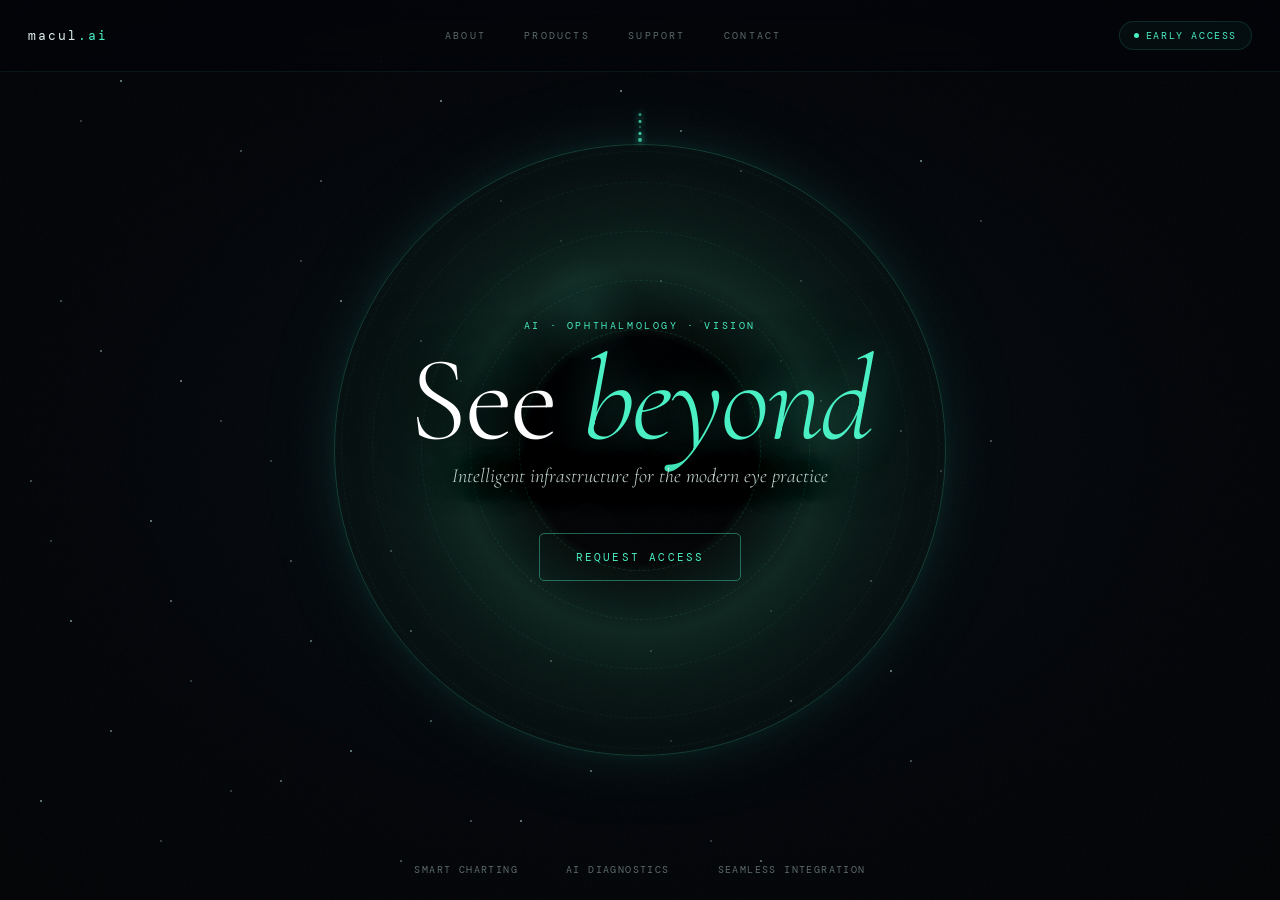
==== commit 5e8661c1: "Update index.html" ====
--- a/index.html
+++ b/index.html
@@ -15,6 +15,7 @@
       --text: #ddeee8;
       --muted: rgba(200,230,220,0.45);
       --border: rgba(74,240,196,0.13);
+      --border-soft: rgba(74,240,196,0.07);
     }
 
     html, body {
@@ -251,30 +252,70 @@
       background-size: 200px 200px;
     }
 
-    #ui {
+    /* ============================================
+       Top navigation
+       ============================================ */
+
+    .nav {
       position: fixed;
-      inset: 0;
-      z-index: 10;
+      top: 0;
+      left: 0;
+      right: 0;
+      height: 72px;
       display: flex;
-      flex-direction: column;
       align-items: center;
-      justify-content: center;
-      pointer-events: none;
+      justify-content: space-between;
+      padding: 0 28px;
+      z-index: 50;
+      backdrop-filter: blur(12px);
+      -webkit-backdrop-filter: blur(12px);
+      background: rgba(3, 4, 10, 0.55);
+      border-bottom: 1px solid var(--border-soft);
     }
 
     .logo {
-      position: fixed;
-      top: 28px; left: 28px;
       font-size: 13px;
       letter-spacing: 0.15em;
       color: var(--text);
-      pointer-events: auto;
+      text-decoration: none;
+      font-weight: 400;
     }
     .logo span { color: var(--accent); }
 
+    .nav-links {
+      display: flex;
+      gap: clamp(18px, 3vw, 42px);
+      align-items: center;
+    }
+    .nav-links a {
+      font-size: 10px;
+      letter-spacing: 0.22em;
+      text-transform: uppercase;
+      color: var(--muted);
+      text-decoration: none;
+      padding: 6px 0;
+      position: relative;
+      transition: color 0.25s ease;
+    }
+    .nav-links a::after {
+      content: '';
+      position: absolute;
+      left: 50%;
+      bottom: 0;
+      width: 0;
+      height: 1px;
+      background: var(--accent);
+      transition: width 0.3s ease, left 0.3s ease;
+    }
+    .nav-links a:hover {
+      color: var(--text);
+    }
+    .nav-links a:hover::after {
+      width: 100%;
+      left: 0;
+    }
+
     .pill {
-      position: fixed;
-      top: 22px; right: 22px;
       font-size: 10px;
       letter-spacing: 0.16em;
       text-transform: uppercase;
@@ -286,7 +327,6 @@
       align-items: center;
       gap: 7px;
       background: rgba(74,240,196,0.04);
-      pointer-events: auto;
     }
     .pill-dot {
       width: 5px; height: 5px;
@@ -297,6 +337,33 @@
     @keyframes blink {
       0%,100% { opacity: 1; box-shadow: 0 0 4px var(--accent); }
       50% { opacity: 0.2; box-shadow: none; }
+    }
+
+    @media (max-width: 800px) {
+      .nav { padding: 0 18px; }
+      .nav-links { gap: 16px; }
+      .nav-links a { font-size: 9px; letter-spacing: 0.16em; }
+      .pill { display: none; }
+    }
+    @media (max-width: 500px) {
+      .nav-links { gap: 12px; }
+      .nav-links a { font-size: 8.5px; }
+      .logo { font-size: 12px; }
+    }
+
+    /* ============================================
+       Center content
+       ============================================ */
+
+    #ui {
+      position: fixed;
+      inset: 0;
+      z-index: 10;
+      display: flex;
+      flex-direction: column;
+      align-items: center;
+      justify-content: center;
+      pointer-events: none;
     }
 
     .center {
@@ -459,6 +526,7 @@
       pointer-events: none;
     }
   </style>
+  <link rel="icon" type="image/png" href="/favicon.png">
 </head>
 <body>
 
@@ -486,10 +554,18 @@
 
   <div class="grain"></div>
 
+  <nav class="nav">
+    <a href="/" class="logo">macul<span>.ai</span></a>
+    <div class="nav-links">
+      <a href="/about/">About</a>
+      <a href="/products/">Products</a>
+      <a href="/support/">Support</a>
+      <a href="/contact/">Contact</a>
+    </div>
+    <div class="pill"><div class="pill-dot"></div>Early Access</div>
+  </nav>
+
   <div id="ui">
-    <div class="logo">macul<span>.ai</span></div>
-    <div class="pill"><div class="pill-dot"></div>Early Access</div>
-
     <div class="center">
       <div class="eyebrow">AI · Ophthalmology · Vision</div>
       <h1>See <em>beyond</em></h1>
